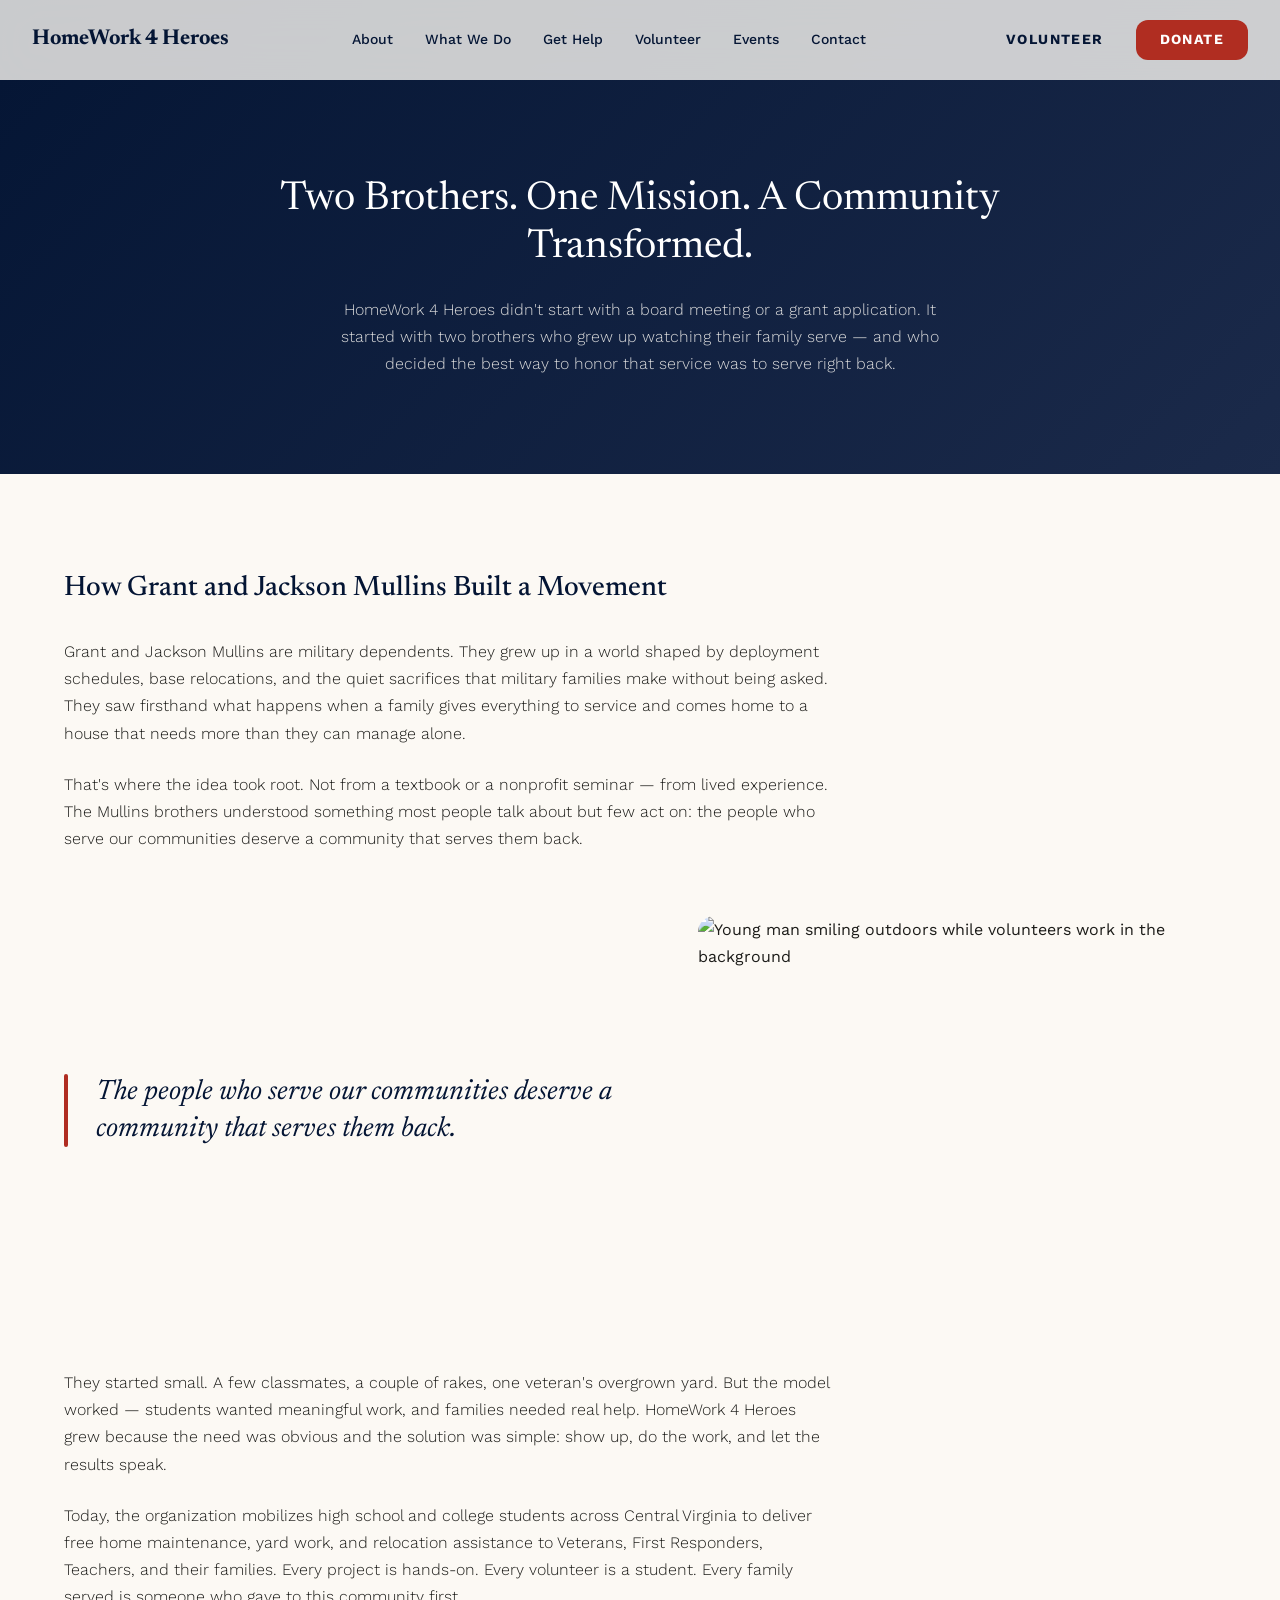
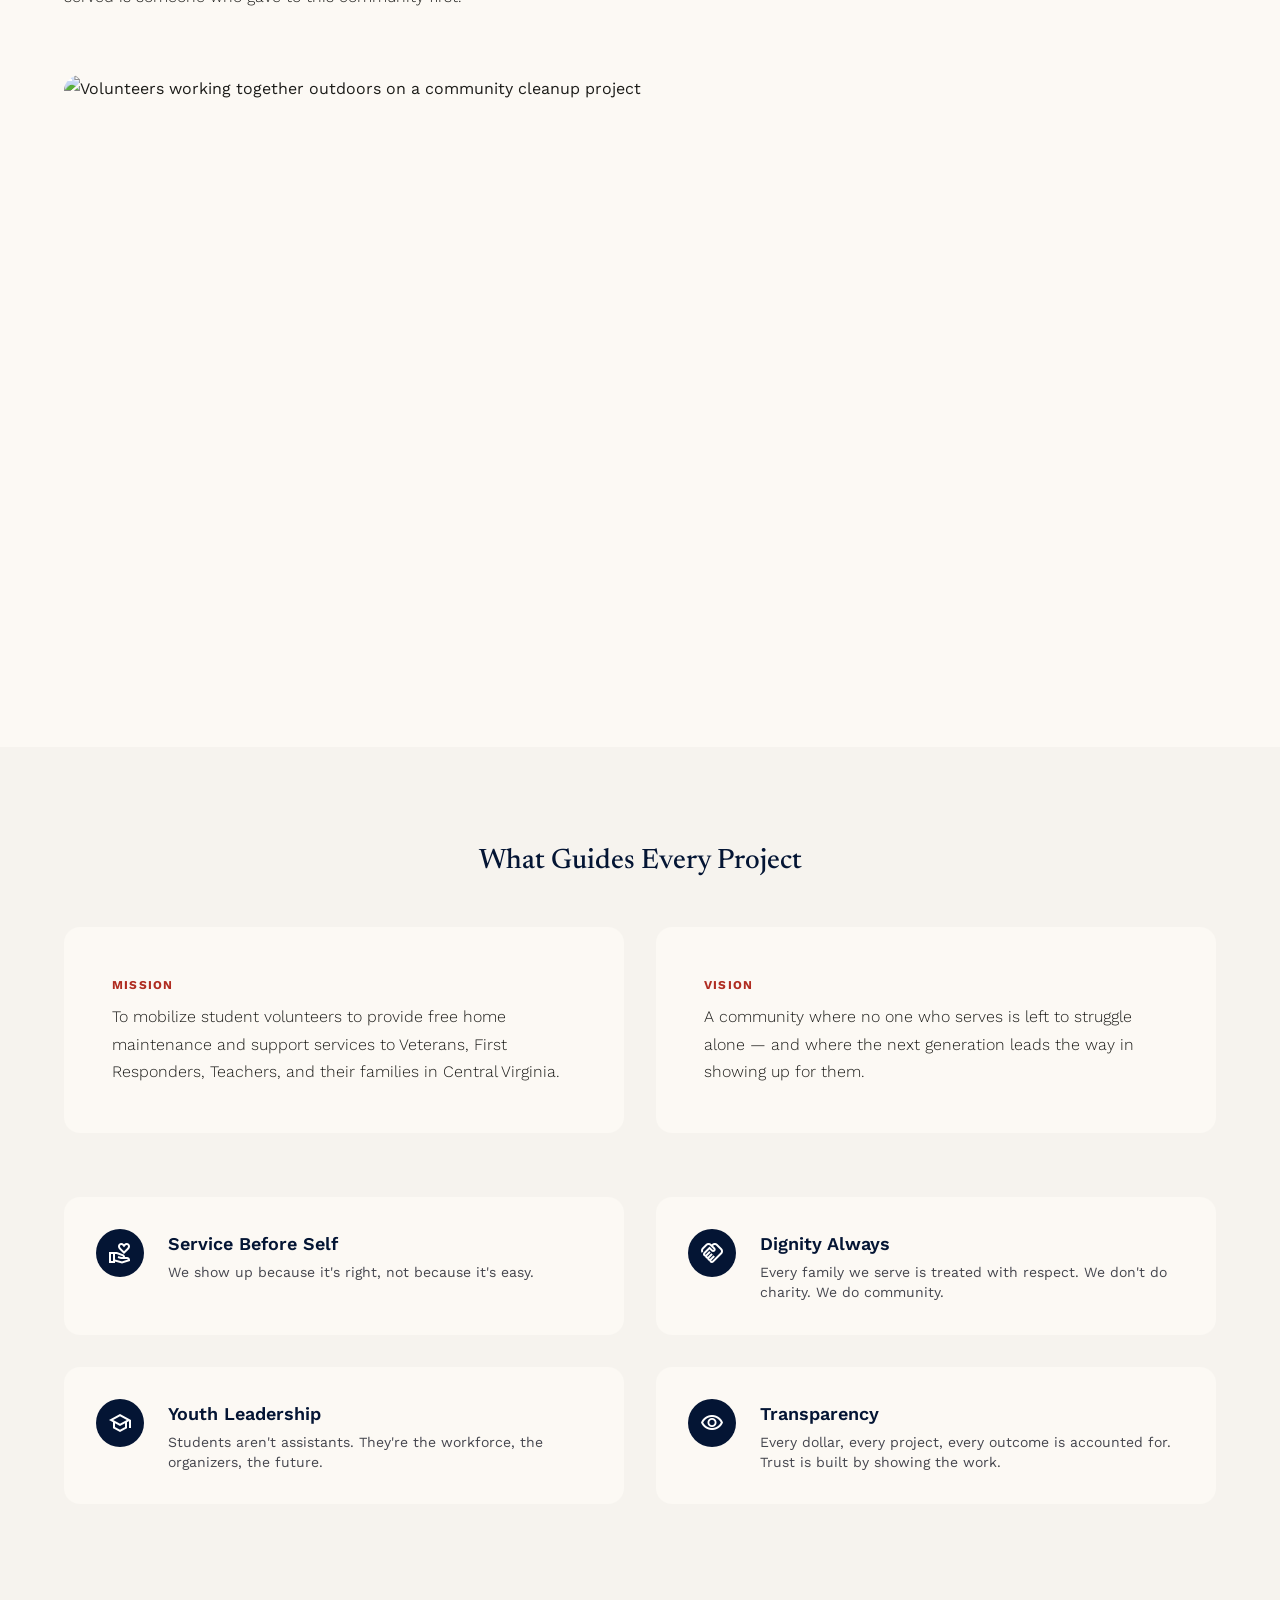
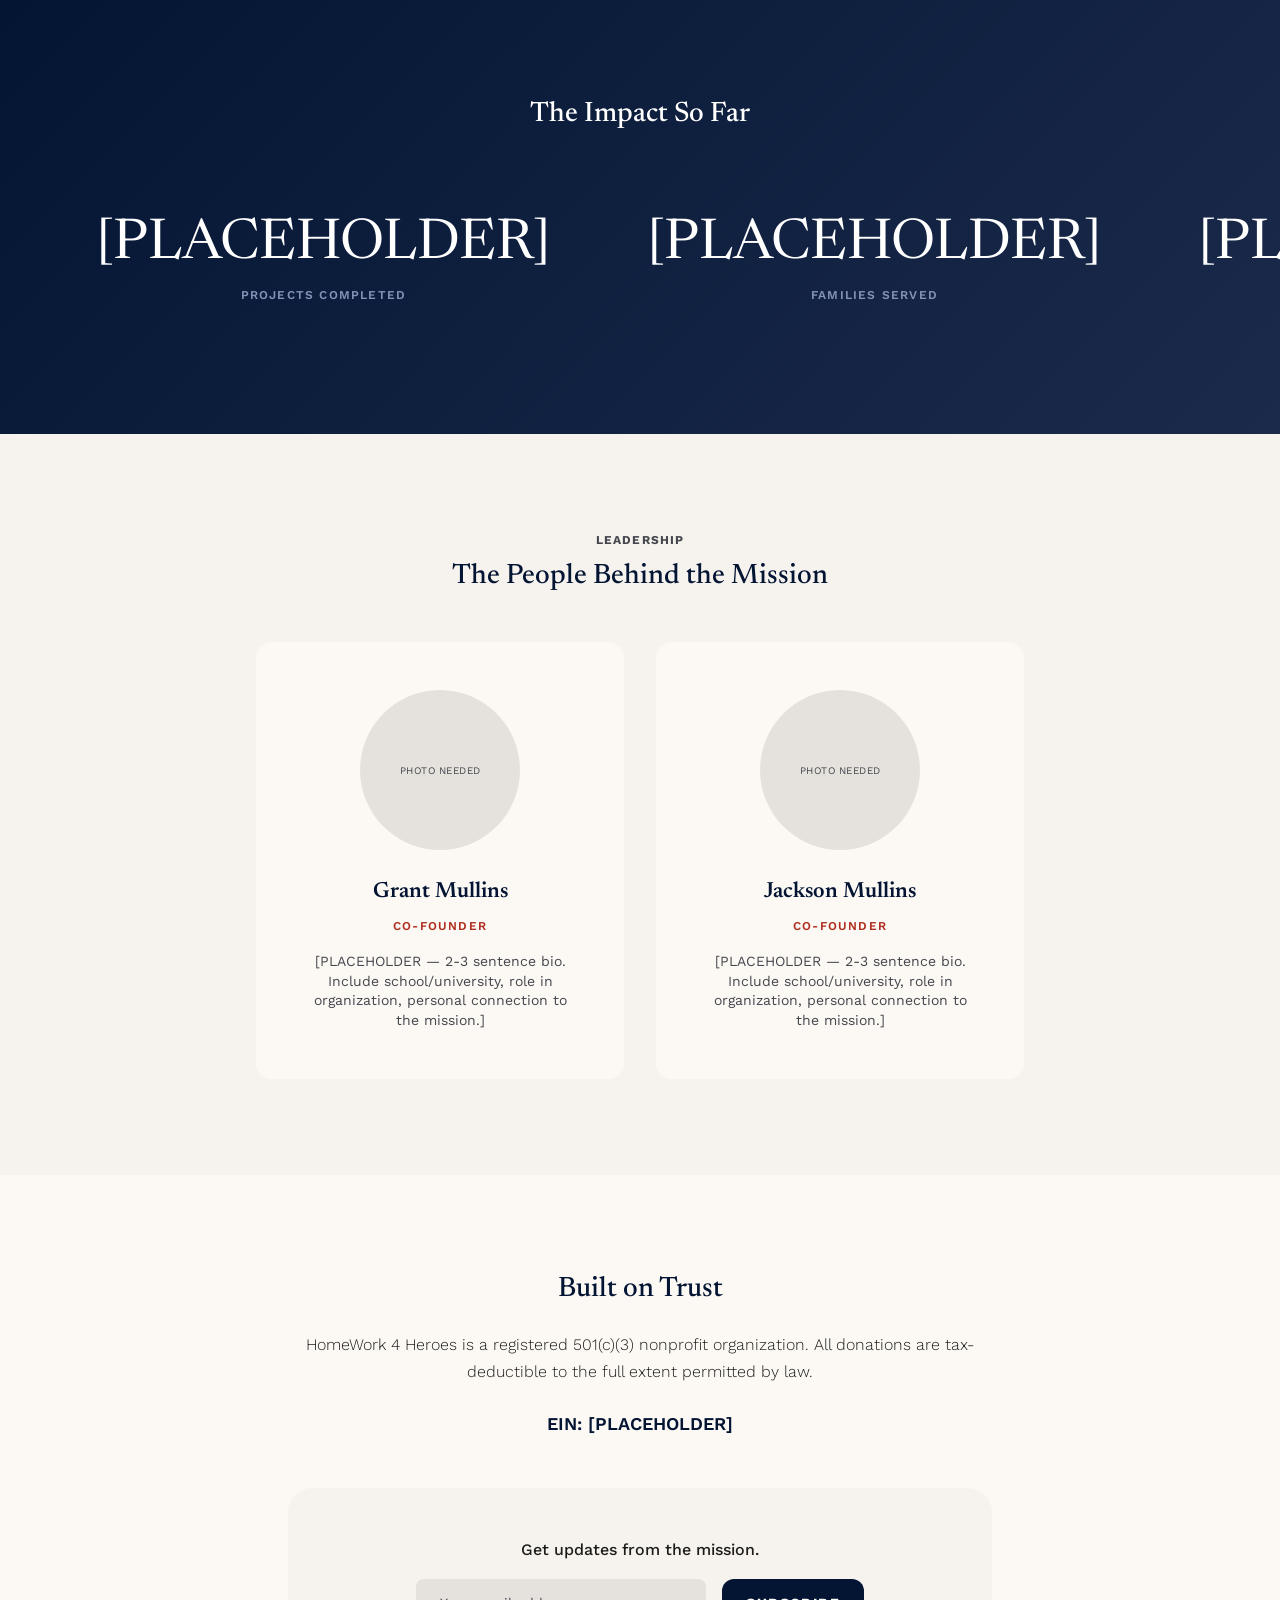
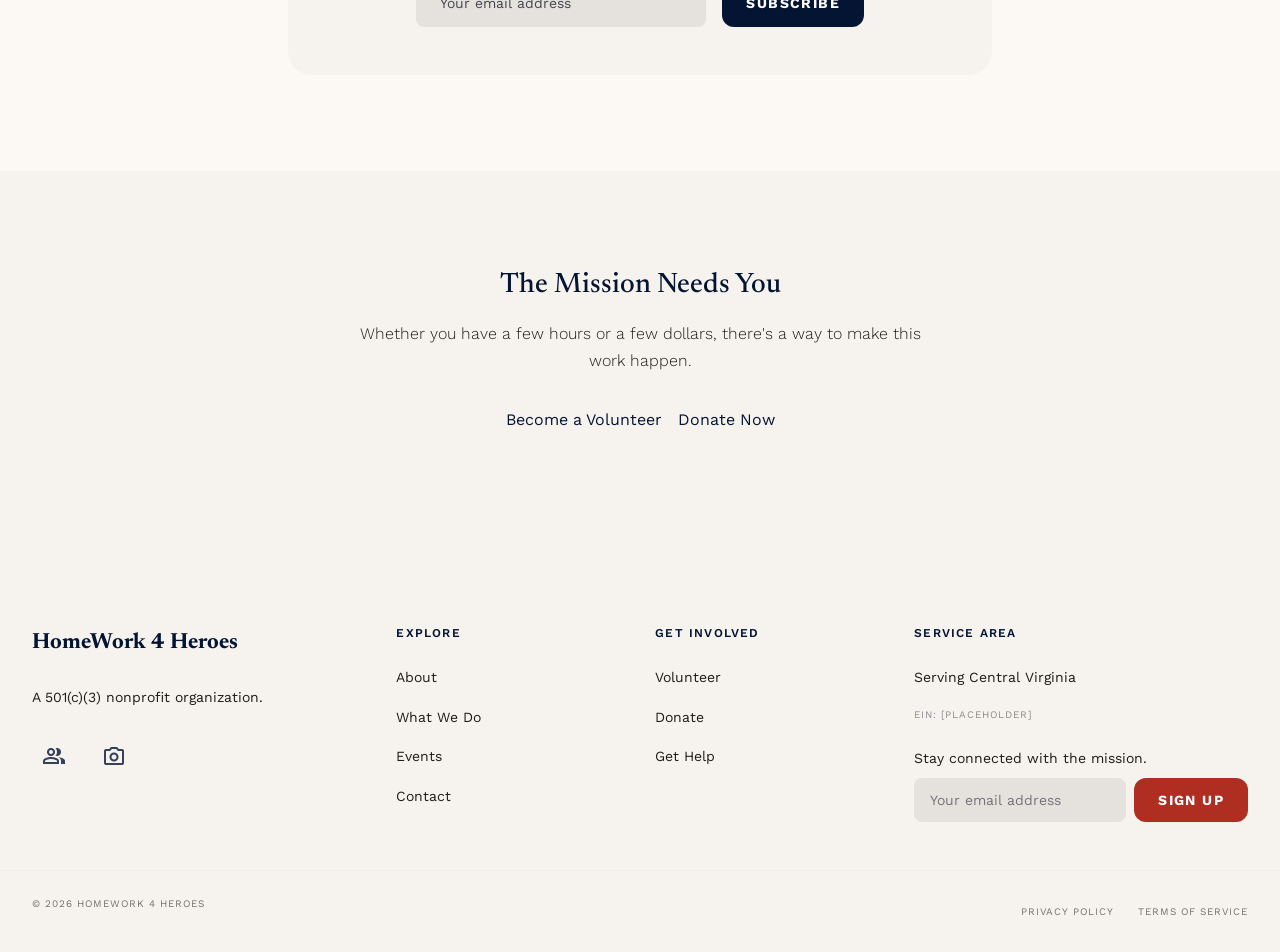
==== pages/about/about.html @ 7cec48b5 "Initial build: HomeWork 4 Heroes — 8-page nonprofit website 8-page 501(c)(3) nonprofit site for Home" ====
<!DOCTYPE html>
<html lang="en">
<head>
  <meta charset="UTF-8">
  <meta name="viewport" content="width=device-width, initial-scale=1.0">
  <title>About HomeWork 4 Heroes | Our Mission &amp; Story</title>
  <meta name="description" content="Founded by military dependents Grant and Jackson Mullins, HomeWork 4 Heroes is a 501(c)(3) turning student energy into free home maintenance for those who serve Central Virginia.">
  <link rel="canonical" href="https://homework4heroes.org/about">
  <meta property="og:title" content="About HomeWork 4 Heroes | Our Mission &amp; Story">
  <meta property="og:description" content="Founded by military dependents Grant and Jackson Mullins, HomeWork 4 Heroes is a 501(c)(3) turning student energy into free home maintenance for those who serve Central Virginia.">
  <meta property="og:url" content="https://homework4heroes.org/about">
  <link rel="stylesheet" href="../../global/brand.css">
  <link rel="stylesheet" href="../../global/global.css">
  <link rel="stylesheet" href="about.css">
  <link rel="stylesheet" href="https://fonts.googleapis.com/css2?family=Material+Symbols+Outlined:wght,FILL@100..700,0..1&display=swap">
  <script type="application/ld+json">
  {
    "@context": "https://schema.org",
    "@type": "AboutPage",
    "name": "About HomeWork 4 Heroes",
    "description": "The founding story of HomeWork 4 Heroes — how brothers Grant and Jackson Mullins started a movement of student volunteers serving Veterans, First Responders, and Teachers in Central Virginia.",
    "url": "https://homework4heroes.org/pages/about/about.html",
    "mainEntity": {
      "@id": "#business"
    }
  }
  </script>
</head>
<body>
  <a href="#main-content" class="skip-link">Skip to main content</a>

  <header class="site-header" role="banner">
    <div class="site-header__inner">
      <a href="../../index.html" class="site-header__wordmark">HomeWork 4 Heroes</a>

      <nav class="site-nav" aria-label="Primary navigation">
        <a href="../../pages/about/about.html" class="site-nav__link">About</a>
        <a href="../../pages/what-we-do/what-we-do.html" class="site-nav__link">What We Do</a>
        <a href="../../pages/get-help/get-help.html" class="site-nav__link">Get Help</a>
        <a href="../../pages/volunteer/volunteer.html" class="site-nav__link">Volunteer</a>
        <a href="../../pages/events/events.html" class="site-nav__link">Events</a>
        <a href="../../pages/contact/contact.html" class="site-nav__link">Contact</a>
      </nav>

      <div class="site-header__actions">
        <a href="../../pages/volunteer/volunteer.html" class="nav-volunteer-link">Volunteer</a>
        <a href="../../pages/donate/donate.html" class="btn-primary nav-donate-btn">Donate</a>
        <button class="hamburger" aria-label="Open menu" aria-expanded="false" aria-controls="nav-overlay">
          <span class="hamburger__line"></span>
          <span class="hamburger__line"></span>
          <span class="hamburger__line"></span>
        </button>
      </div>
    </div>
  </header>

  <main id="main-content">
    <!-- Hero -->
    <section class="about-hero">
      <div class="container">
        <h1 class="about-hero__headline">Two Brothers. One Mission. A Community Transformed.</h1>
        <p class="about-hero__intro">HomeWork 4 Heroes didn't start with a board meeting or a grant application. It started with two brothers who grew up watching their family serve — and who decided the best way to honor that service was to serve right back.</p>
      </div>
    </section>

    <!-- The Origin Story -->
    <section class="origin-story">
      <div class="container">
        <h2 class="origin-story__headline">How Grant and Jackson Mullins Built a Movement</h2>

        <div class="origin-story__text">
          <p>Grant and Jackson Mullins are military dependents. They grew up in a world shaped by deployment schedules, base relocations, and the quiet sacrifices that military families make without being asked. They saw firsthand what happens when a family gives everything to service and comes home to a house that needs more than they can manage alone.</p>

          <p>That's where the idea took root. Not from a textbook or a nonprofit seminar — from lived experience. The Mullins brothers understood something most people talk about but few act on: the people who serve our communities deserve a community that serves them back.</p>
        </div>

        <!-- Pull quote with image visual break -->
        <div class="origin-story__pullquote">
          <div class="origin-story__pullquote-text">
            <blockquote>The people who serve our communities deserve a community that serves them back.</blockquote>
          </div>
          <div class="origin-story__pullquote-img">
            <img
              src="https://images.unsplash.com/photo-1758599668294-8d13c0942601?w=1200&q=85"
              alt="Young man smiling outdoors while volunteers work in the background"
              width="1200"
              height="900"
              loading="lazy"
            >
          </div>
        </div>

        <div class="origin-story__text">
          <p>They started small. A few classmates, a couple of rakes, one veteran's overgrown yard. But the model worked — students wanted meaningful work, and families needed real help. HomeWork 4 Heroes grew because the need was obvious and the solution was simple: show up, do the work, and let the results speak.</p>

          <p>Today, the organization mobilizes high school and college students across Central Virginia to deliver free home maintenance, yard work, and relocation assistance to Veterans, First Responders, Teachers, and their families. Every project is hands-on. Every volunteer is a student. Every family served is someone who gave to this community first.</p>
        </div>

        <!-- Image visual break -->
        <div class="origin-story__image-break">
          <img
            src="https://images.unsplash.com/photo-1758599668408-dfb4a7ed22c0?w=1200&q=85"
            alt="Volunteers working together outdoors on a community cleanup project"
            width="1200"
            height="800"
            loading="lazy"
          >
        </div>
      </div>
    </section>

    <!-- Mission, Vision, Values -->
    <section class="mvv">
      <div class="container">
        <h2 class="mvv__headline">What Guides Every Project</h2>

        <div class="mvv__grid">
          <div class="mvv__card">
            <div class="mvv__card-label">Mission</div>
            <p class="mvv__card-text">To mobilize student volunteers to provide free home maintenance and support services to Veterans, First Responders, Teachers, and their families in Central Virginia.</p>
          </div>
          <div class="mvv__card">
            <div class="mvv__card-label">Vision</div>
            <p class="mvv__card-text">A community where no one who serves is left to struggle alone — and where the next generation leads the way in showing up for them.</p>
          </div>
        </div>

        <!-- Values icon row -->
        <div class="mvv__values">
          <div class="mvv__value">
            <div class="mvv__value-icon">
              <span class="material-symbols-outlined">volunteer_activism</span>
            </div>
            <div class="mvv__value-content">
              <div class="mvv__value-name">Service Before Self</div>
              <p class="mvv__value-desc">We show up because it's right, not because it's easy.</p>
            </div>
          </div>
          <div class="mvv__value">
            <div class="mvv__value-icon">
              <span class="material-symbols-outlined">handshake</span>
            </div>
            <div class="mvv__value-content">
              <div class="mvv__value-name">Dignity Always</div>
              <p class="mvv__value-desc">Every family we serve is treated with respect. We don't do charity. We do community.</p>
            </div>
          </div>
          <div class="mvv__value">
            <div class="mvv__value-icon">
              <span class="material-symbols-outlined">school</span>
            </div>
            <div class="mvv__value-content">
              <div class="mvv__value-name">Youth Leadership</div>
              <p class="mvv__value-desc">Students aren't assistants. They're the workforce, the organizers, the future.</p>
            </div>
          </div>
          <div class="mvv__value">
            <div class="mvv__value-icon">
              <span class="material-symbols-outlined">visibility</span>
            </div>
            <div class="mvv__value-content">
              <div class="mvv__value-name">Transparency</div>
              <p class="mvv__value-desc">Every dollar, every project, every outcome is accounted for. Trust is built by showing the work.</p>
            </div>
          </div>
        </div>
      </div>
    </section>

    <!-- By the Numbers -->
    <section class="by-the-numbers">
      <div class="container">
        <h2 class="by-the-numbers__headline">The Impact So Far</h2>
        <div class="by-the-numbers__grid">
          <div class="by-the-numbers__stat">
            <div class="by-the-numbers__number">[PLACEHOLDER]</div>
            <div class="by-the-numbers__label">Projects Completed</div>
          </div>
          <div class="by-the-numbers__stat">
            <div class="by-the-numbers__number">[PLACEHOLDER]</div>
            <div class="by-the-numbers__label">Families Served</div>
          </div>
          <div class="by-the-numbers__stat">
            <div class="by-the-numbers__number">[PLACEHOLDER]</div>
            <div class="by-the-numbers__label">Volunteer Hours</div>
          </div>
          <div class="by-the-numbers__stat">
            <div class="by-the-numbers__number">[PLACEHOLDER]</div>
            <div class="by-the-numbers__label">Years Serving Central VA</div>
          </div>
        </div>
      </div>
    </section>

    <!-- Leadership -->
    <section class="leadership">
      <div class="container">
        <div class="leadership__eyebrow">Leadership</div>
        <h2 class="leadership__headline">The People Behind the Mission</h2>
        <div class="leadership__grid">
          <div class="leadership__card">
            <div class="leadership__photo-placeholder" aria-label="CLIENT TO PROVIDE: Leadership headshot — Grant Mullins, Co-Founder">Photo Needed</div>
            <div class="leadership__name">Grant Mullins</div>
            <div class="leadership__role">Co-Founder</div>
            <p class="leadership__bio">[PLACEHOLDER — 2-3 sentence bio. Include school/university, role in organization, personal connection to the mission.]</p>
          </div>
          <div class="leadership__card">
            <div class="leadership__photo-placeholder" aria-label="CLIENT TO PROVIDE: Leadership headshot — Jackson Mullins, Co-Founder">Photo Needed</div>
            <div class="leadership__name">Jackson Mullins</div>
            <div class="leadership__role">Co-Founder</div>
            <p class="leadership__bio">[PLACEHOLDER — 2-3 sentence bio. Include school/university, role in organization, personal connection to the mission.]</p>
          </div>
        </div>
      </div>
    </section>

    <!-- 501(c)(3) Transparency -->
    <section class="transparency">
      <div class="container">
        <h2 class="transparency__headline">Built on Trust</h2>
        <p class="transparency__text">HomeWork 4 Heroes is a registered 501(c)(3) nonprofit organization. All donations are tax-deductible to the full extent permitted by law.</p>
        <p class="transparency__ein">EIN: [PLACEHOLDER]</p>

        <div class="transparency__newsletter">
          <p class="transparency__newsletter-label">Get updates from the mission.</p>
          <form class="transparency__newsletter-form" name="newsletter-about" method="POST" data-netlify="true" aria-label="Newsletter signup">
            <input type="hidden" name="form-name" value="newsletter-about">
            <input type="email" name="email" placeholder="Your email address" required aria-label="Email address">
            <button type="submit">Subscribe</button>
          </form>
        </div>
      </div>
    </section>

    <!-- Closing CTA -->
    <section class="about-closing-cta">
      <div class="container">
        <h2 class="about-closing-cta__headline">The Mission Needs You</h2>
        <p class="about-closing-cta__text">Whether you have a few hours or a few dollars, there's a way to make this work happen.</p>
        <div class="about-closing-cta__buttons">
          <a href="../../pages/volunteer/volunteer.html" class="btn btn--secondary">Become a Volunteer</a>
          <a href="../../pages/donate/donate.html" class="btn btn--primary">Donate Now</a>
        </div>
      </div>
    </section>
  </main>

  <footer class="site-footer" role="contentinfo">
    <div class="site-footer__grid">
      <div>
        <span class="site-footer__wordmark">HomeWork 4 Heroes</span>
        <p class="site-footer__desc">A 501(c)(3) nonprofit organization.</p>
        <div class="site-footer__social">
          <a href="#" class="site-footer__social-link" aria-label="Facebook">
            <span class="material-symbols-outlined" aria-hidden="true">group</span>
          </a>
          <a href="#" class="site-footer__social-link" aria-label="Instagram">
            <span class="material-symbols-outlined" aria-hidden="true">photo_camera</span>
          </a>
        </div>
      </div>
      <div>
        <h3 class="site-footer__heading">Explore</h3>
        <nav class="site-footer__links" aria-label="Explore links">
          <a href="../../pages/about/about.html" class="site-footer__link">About</a>
          <a href="../../pages/what-we-do/what-we-do.html" class="site-footer__link">What We Do</a>
          <a href="../../pages/events/events.html" class="site-footer__link">Events</a>
          <a href="../../pages/contact/contact.html" class="site-footer__link">Contact</a>
        </nav>
      </div>
      <div>
        <h3 class="site-footer__heading">Get Involved</h3>
        <nav class="site-footer__links" aria-label="Get involved links">
          <a href="../../pages/volunteer/volunteer.html" class="site-footer__link">Volunteer</a>
          <a href="../../pages/donate/donate.html" class="site-footer__link">Donate</a>
          <a href="../../pages/get-help/get-help.html" class="site-footer__link">Get Help</a>
        </nav>
      </div>
      <div>
        <h3 class="site-footer__heading">Service Area</h3>
        <p class="site-footer__area-text">Serving Central Virginia</p>
        <p class="site-footer__ein">EIN: [PLACEHOLDER]</p>
        <div class="footer-newsletter">
          <label class="footer-newsletter__label" for="footer-email-about">Stay connected with the mission.</label>
          <form class="footer-newsletter__form" name="newsletter-about" method="POST" data-netlify="true">
            <input type="hidden" name="form-name" value="newsletter-about">
            <input type="email" id="footer-email-about" name="email" class="footer-newsletter__input" placeholder="Your email address" required aria-label="Email address">
            <button type="submit" class="btn-primary footer-newsletter__btn">Sign Up</button>
          </form>
          <p class="footer-newsletter__msg footer-newsletter__msg--success">You're in. We'll keep you posted on upcoming projects, events, and ways to get involved.</p>
          <p class="footer-newsletter__msg footer-newsletter__msg--error">Something went wrong — try again, or email us directly at [PLACEHOLDER — contact email].</p>
        </div>
      </div>
    </div>
    <div class="site-footer__bottom">
      <p class="site-footer__copyright">&copy; <span id="copyright-year"></span> HomeWork 4 Heroes</p>
      <div class="site-footer__legal">
        <a href="#" class="site-footer__legal-link">Privacy Policy</a>
        <a href="#" class="site-footer__legal-link">Terms of Service</a>
      </div>
    </div>
  </footer>

  <script src="../../global/nav.js" defer></script>
</body>
</html>
---- global/brand.css ----
/* Brand -- HomeWork 4 Heroes */
/* Generated by Brand Agent (Stitch Foundation Mode) -- do not edit manually */

@import url('https://fonts.googleapis.com/css2?family=Newsreader:ital,opsz,wght@0,6..72,400..800;1,6..72,400..800&family=Work+Sans:wght@300;400;500;600;700;800&display=swap');

:root {
  /* ========================================
     PRIMARY PALETTE
     ======================================== */
  --color-primary: #041534;
  --color-primary-rgb: 4, 21, 52;
  --color-secondary: #b02d21;
  --color-secondary-rgb: 176, 45, 33;
  --color-background: #fcf9f4;
  --color-background-rgb: 252, 249, 244;
  --color-on-surface: #1c1c19;
  --color-on-surface-rgb: 28, 28, 25;
  --color-on-surface-variant: #45464e;
  --color-on-surface-variant-rgb: 69, 70, 78;

  /* Semantic aliases (workflow convention) */
  --color-neutral-dark: #1c1c19;
  --color-neutral-dark-rgb: 28, 28, 25;
  --color-neutral-light: #fcf9f4;
  --color-neutral-light-rgb: 252, 249, 244;
  --color-accent: #b02d21;
  --color-accent-rgb: 176, 45, 33;

  /* ========================================
     SURFACE HIERARCHY (Tonal Layering)
     ======================================== */
  --color-surface: #fcf9f4;
  --color-surface-rgb: 252, 249, 244;
  --color-surface-bright: #fcf9f4;
  --color-surface-dim: #dcdad5;
  --color-surface-dim-rgb: 220, 218, 213;
  --color-surface-variant: #e5e2dd;
  --color-surface-variant-rgb: 229, 226, 221;
  --color-surface-container-lowest: #ffffff;
  --color-surface-container-lowest-rgb: 255, 255, 255;
  --color-surface-container-low: #f6f3ee;
  --color-surface-container-low-rgb: 246, 243, 238;
  --color-surface-container: #f0ede9;
  --color-surface-container-rgb: 240, 237, 233;
  --color-surface-container-high: #ebe8e3;
  --color-surface-container-high-rgb: 235, 232, 227;
  --color-surface-container-highest: #e5e2dd;
  --color-surface-container-highest-rgb: 229, 226, 221;

  /* ========================================
     EXTENDED COLOR TOKENS
     ======================================== */
  --color-primary-container: #1b2a4a;
  --color-primary-container-rgb: 27, 42, 74;
  --color-on-primary: #ffffff;
  --color-on-primary-container: #8392b7;
  --color-on-primary-container-rgb: 131, 146, 183;
  --color-primary-fixed: #d9e2ff;
  --color-primary-fixed-dim: #b7c6ee;
  --color-on-primary-fixed: #0a1a3a;
  --color-on-primary-fixed-variant: #384668;

  --color-secondary-container: #fc6451;
  --color-secondary-container-rgb: 252, 100, 81;
  --color-on-secondary: #ffffff;
  --color-on-secondary-container: #650001;
  --color-on-secondary-fixed: #410000;
  --color-on-secondary-fixed-variant: #8e130c;
  --color-secondary-fixed: #ffdad5;
  --color-secondary-fixed-dim: #ffb4a9;

  --color-tertiary: #000558;
  --color-tertiary-container: #000f91;
  --color-on-tertiary: #ffffff;
  --color-on-tertiary-container: #7a87ff;
  --color-tertiary-fixed: #dfe0ff;
  --color-tertiary-fixed-dim: #bdc2ff;
  --color-on-tertiary-fixed: #000766;
  --color-on-tertiary-fixed-variant: #0720db;

  --color-surface-tint: #4f5e81;
  --color-surface-tint-rgb: 79, 94, 129;

  --color-inverse-surface: #31302d;
  --color-inverse-on-surface: #f3f0eb;
  --color-inverse-primary: #b7c6ee;

  /* ========================================
     OUTLINE & BORDER TOKENS
     ======================================== */
  --color-outline: #75777f;
  --color-outline-rgb: 117, 119, 127;
  --color-outline-variant: #c5c6cf;
  --color-outline-variant-rgb: 197, 198, 207;

  /* ========================================
     ERROR / VALIDATION
     ======================================== */
  --color-error: #ba1a1a;
  --color-error-rgb: 186, 26, 26;
  --color-error-container: #ffdad6;
  --color-on-error: #ffffff;
  --color-on-error-container: #93000a;

  /* ========================================
     UTILITY COLORS
     ======================================== */
  --color-text-muted: #45464e;
  --color-text-lighter: #75777f;
  --color-border: #e5e2dd;
  --color-input-border: #c5c6cf;

  /* ========================================
     HERO SCRIM & OVERLAY VARIABLES
     ======================================== */
  --hero-scrim: rgba(4, 21, 52, 0.55);
  --hero-gradient: linear-gradient(to top right, rgba(4, 21, 52, 1), rgba(4, 21, 52, 0.4), transparent);
  --overlay-dark-72: rgba(4, 21, 52, 0.72);
  --overlay-dark-85: rgba(4, 21, 52, 0.85);
  --overlay-dark-50: rgba(4, 21, 52, 0.50);
  --overlay-photo-tint: rgba(4, 21, 52, 0.20);

  /* ========================================
     TYPOGRAPHY
     ======================================== */
  --font-display: 'Newsreader', serif;
  --font-headline: 'Newsreader', serif;
  --font-body: 'Work Sans', sans-serif;
  --font-label: 'Work Sans', sans-serif;

  /* Font Sizes (mobile-first defaults) */
  --text-display-lg: 2.5rem;
  --text-headline-lg: 2rem;
  --text-headline-md: 1.5rem;
  --text-title-lg: 1.25rem;
  --text-title-md: 1.125rem;
  --text-body-lg: 1rem;
  --text-body-md: 0.875rem;
  --text-label-lg: 0.875rem;
  --text-label-md: 0.75rem;
  --text-label-sm: 0.625rem;

  /* Semantic aliases (workflow convention) */
  --text-h1: var(--text-display-lg);
  --text-h2: var(--text-headline-md);
  --text-h3: var(--text-title-lg);
  --text-body: var(--text-body-lg);
  --text-small: var(--text-label-md);

  /* Font Weights */
  --weight-light: 300;
  --weight-regular: 400;
  --weight-medium: 500;
  --weight-semibold: 600;
  --weight-bold: 700;
  --weight-extrabold: 800;

  /* Line Heights */
  --leading-tight: 1.15;
  --leading-snug: 1.2;
  --leading-normal: 1.3;
  --leading-relaxed: 1.4;
  --leading-loose: 1.7;

  /* Letter Spacing */
  --tracking-tight: -0.01em;
  --tracking-normal: 0;
  --tracking-wide: 0.05em;
  --tracking-widest: 0.1em;

  /* ========================================
     SPACING SCALE
     ======================================== */
  --space-xs: 8px;
  --space-sm: 16px;
  --space-md: 24px;
  --space-lg: 32px;
  --space-xl: 48px;
  --space-2xl: 64px;
  --space-3xl: 96px;

  /* ========================================
     LAYOUT
     ======================================== */
  --container-max: 80rem;
  --container-padding: 16px;
  --section-padding: 48px;
  --section-padding-mobile: 48px;
  --nav-height: 80px;

  /* ========================================
     BORDER RADIUS
     ======================================== */
  --radius-default: 0.25rem;
  --radius-md: 0.5rem;
  --radius-lg: 0.75rem;
  --radius-xl: 1rem;
  --radius-2xl: 1.5rem;
  --radius-full: 9999px;

  /* ========================================
     SHADOWS (Tonal Layering Primary -- shadows secondary)
     ======================================== */
  --shadow-ambient: 0 20px 40px rgba(28, 28, 25, 0.06);
  --shadow-hover: 0 8px 24px rgba(28, 28, 25, 0.08);
  --shadow-xl: 0 20px 40px rgba(28, 28, 25, 0.12);
  --shadow-none: none;

  /* ========================================
     TRANSITIONS
     ======================================== */
  --transition-fast: 150ms ease;
  --transition-base: 300ms ease;
  --transition-slow: 500ms ease;

  /* ========================================
     GLASSMORPHISM (Navigation)
     ======================================== */
  --glass-bg: rgba(252, 249, 244, 0.8);
  --glass-blur: 20px;
}

/* ==========================================
   DESKTOP BREAKPOINT (min-width: 769px)
   Mobile-first: :root values are mobile defaults.
   This block upgrades for larger viewports.
   ========================================== */
@media (min-width: 769px) {
  :root {
    /* Typography scale-up */
    --text-display-lg: 3.5rem;
    --text-headline-lg: 2.5rem;
    --text-headline-md: 1.75rem;
    --text-title-lg: 1.375rem;

    /* Layout scale-up */
    --container-padding: 32px;
    --section-padding: 96px;
  }
}
---- global/global.css ----
/*
 * Global Styles — HomeWork 4 Heroes
 * Imports brand.css for all design tokens.
 *
 * DESIGN MOMENTS (committed in Step 0):
 * 1. Hero entrance (index.html): headline fades up 24px / 450ms,
 *    subhead at 150ms delay, CTAs at 300ms delay. CSS only.
 * 2. Primary CTA hover: translateY(-2px) + brightness shift, 200ms ease.
 * 3. Donation tier card hover: standard tiers get hover lift + border color shift;
 *    featured tier maintains persistent elevation.
 *
 * VISUAL BOLDNESS:
 * 1. Typography: Newsreader italic at 3.5rem+ on hero H1, 2-3rem on Featured Story blockquote.
 * 2. Color/Contrast: Featured Story bento — warm photo left meets Anchor Navy panel right.
 * 3. Layout: Get Involved split CTA — full-width edge-to-edge two-column navy divide.
 */

@import url('brand.css');

/* ========================================
   RESET & BASE
   ======================================== */

*,
*::before,
*::after {
  box-sizing: border-box;
  margin: 0;
  padding: 0;
}

html {
  scroll-behavior: smooth;
  -webkit-text-size-adjust: 100%;
}

body {
  font-family: var(--font-body);
  font-size: var(--text-body-lg);
  font-weight: var(--weight-regular);
  line-height: var(--leading-loose);
  color: var(--color-on-surface);
  background-color: var(--color-background);
  overflow-wrap: break-word;
  -webkit-font-smoothing: antialiased;
  -moz-osx-font-smoothing: grayscale;
}

img {
  max-width: 100%;
  height: auto;
  display: block;
}

a {
  color: var(--color-primary);
  text-decoration: none;
  transition: color var(--transition-fast);
}

a:hover {
  color: var(--color-secondary);
}

a:focus-visible {
  outline: 2px solid var(--color-primary);
  outline-offset: 2px;
}

ul, ol {
  list-style: none;
}

button {
  font-family: var(--font-label);
  cursor: pointer;
  border: none;
  background: none;
}

input, textarea, select {
  font-family: var(--font-body);
  font-size: var(--text-body-lg);
}

/* ========================================
   ACCESSIBILITY
   ======================================== */

.skip-link {
  position: absolute;
  top: -100%;
  left: var(--space-sm);
  padding: var(--space-xs) var(--space-sm);
  background: var(--color-primary);
  color: var(--color-on-primary);
  font-family: var(--font-label);
  font-size: var(--text-body-md);
  font-weight: var(--weight-semibold);
  z-index: 9999;
  border-radius: var(--radius-md);
  transition: top var(--transition-fast);
}

.skip-link:focus {
  top: var(--space-xs);
}

/* ========================================
   TYPOGRAPHY DEFAULTS
   ======================================== */

h1, h2, h3, h4, h5, h6 {
  font-family: var(--font-headline);
  color: var(--color-primary);
  line-height: var(--leading-snug);
}

h1 {
  font-size: var(--text-display-lg);
  font-weight: var(--weight-regular);
  line-height: var(--leading-tight);
}

h2 {
  font-size: var(--text-headline-md);
  font-weight: var(--weight-regular);
  line-height: var(--leading-normal);
}

h3 {
  font-size: var(--text-title-lg);
  font-family: var(--font-body);
  font-weight: var(--weight-semibold);
  line-height: var(--leading-relaxed);
}

p {
  margin-bottom: var(--space-sm);
}

p:last-child {
  margin-bottom: 0;
}

/* ========================================
   LAYOUT UTILITIES
   ======================================== */

.container {
  max-width: var(--container-max);
  margin-left: auto;
  margin-right: auto;
  padding-left: var(--container-padding);
  padding-right: var(--container-padding);
}

.section-padding {
  padding-top: var(--section-padding);
  padding-bottom: var(--section-padding);
}

/* ========================================
   EYEBROW / SECTION LABEL
   ======================================== */

.eyebrow {
  font-family: var(--font-label);
  font-size: var(--text-label-md);
  font-weight: var(--weight-bold);
  letter-spacing: var(--tracking-widest);
  text-transform: uppercase;
  color: var(--color-on-surface-variant);
  margin-bottom: var(--space-sm);
  display: block;
}

.eyebrow--light {
  color: rgba(var(--color-on-primary-container-rgb, 131, 146, 183), 1);
}

/* ========================================
   BUTTONS
   ======================================== */

.btn-primary {
  display: inline-flex;
  align-items: center;
  justify-content: center;
  gap: var(--space-xs);
  padding: 12px 32px;
  background-color: var(--color-secondary);
  color: var(--color-on-secondary);
  font-family: var(--font-label);
  font-size: var(--text-label-lg);
  font-weight: var(--weight-bold);
  letter-spacing: var(--tracking-widest);
  text-transform: uppercase;
  border-radius: var(--radius-lg);
  border: none;
  cursor: pointer;
  transition: all var(--transition-fast);
  text-decoration: none;
  line-height: 1.4;
}

.btn-primary:hover {
  filter: brightness(1.1);
  transform: translateY(-2px);
  color: var(--color-on-secondary);
}

.btn-primary:active {
  transform: scale(0.95);
}

.btn-primary:focus-visible {
  outline: 2px solid var(--color-primary);
  outline-offset: 2px;
}

.btn-primary--large {
  padding: 16px 40px;
  font-size: var(--text-label-lg);
  box-shadow: var(--shadow-xl);
}

.btn-secondary {
  display: inline-flex;
  align-items: center;
  justify-content: center;
  gap: var(--space-xs);
  padding: 12px 32px;
  background-color: var(--color-primary);
  color: var(--color-on-primary);
  font-family: var(--font-label);
  font-size: var(--text-label-lg);
  font-weight: var(--weight-bold);
  letter-spacing: var(--tracking-widest);
  text-transform: uppercase;
  border-radius: var(--radius-lg);
  border: none;
  cursor: pointer;
  transition: all var(--transition-fast);
  text-decoration: none;
  line-height: 1.4;
}

.btn-secondary:hover {
  background-color: var(--color-on-primary);
  color: var(--color-primary);
  transform: translateY(-2px);
}

.btn-secondary:active {
  transform: scale(0.95);
}

.btn-secondary:focus-visible {
  outline: 2px solid var(--color-secondary);
  outline-offset: 2px;
}

.btn-secondary--large {
  padding: 16px 40px;
  font-size: var(--text-label-lg);
}

.btn-ghost {
  display: inline-flex;
  align-items: center;
  justify-content: center;
  gap: var(--space-xs);
  padding: 12px 32px;
  background-color: transparent;
  color: var(--color-primary);
  font-family: var(--font-label);
  font-size: var(--text-label-md);
  font-weight: var(--weight-bold);
  letter-spacing: var(--tracking-widest);
  text-transform: uppercase;
  border-radius: var(--radius-lg);
  border: 2px solid var(--color-primary);
  cursor: pointer;
  transition: all var(--transition-fast);
  text-decoration: none;
  line-height: 1.4;
}

.btn-ghost:hover {
  background-color: var(--color-primary);
  color: var(--color-on-primary);
  transform: translateY(-2px);
}

.btn-ghost:active {
  transform: scale(0.95);
}

.btn-ghost:focus-visible {
  outline: 2px solid var(--color-secondary);
  outline-offset: 2px;
}

/* ========================================
   NAVIGATION
   ======================================== */

.site-header {
  position: fixed;
  top: 0;
  left: 0;
  width: 100%;
  height: var(--nav-height);
  background: var(--glass-bg);
  backdrop-filter: blur(var(--glass-blur));
  -webkit-backdrop-filter: blur(var(--glass-blur));
  z-index: 1000;
  transition: background var(--transition-base), box-shadow var(--transition-base);
}

.site-header--scrolled {
  box-shadow: var(--shadow-ambient);
}

.site-header__inner {
  display: flex;
  align-items: center;
  justify-content: space-between;
  max-width: var(--container-max);
  margin: 0 auto;
  padding: 0 var(--container-padding);
  height: 100%;
}

.site-header__wordmark {
  font-family: var(--font-headline);
  font-size: 1.35rem;
  font-weight: var(--weight-bold);
  color: var(--color-primary);
  text-decoration: none;
  line-height: 1.2;
  white-space: nowrap;
}

.site-header__wordmark:hover {
  color: var(--color-primary);
}

/* Desktop nav links */
.site-nav {
  display: none;
  align-items: center;
  gap: var(--space-lg);
}

.site-nav__link {
  font-family: var(--font-label);
  font-size: var(--text-body-md);
  font-weight: var(--weight-medium);
  color: var(--color-primary);
  text-decoration: none;
  padding: var(--space-xs) 0;
  transition: color var(--transition-fast);
  white-space: nowrap;
}

.site-nav__link:hover {
  color: var(--color-secondary);
}

/* Nav utility buttons */
.site-header__actions {
  display: flex;
  align-items: center;
  gap: var(--space-sm);
}

.nav-volunteer-link {
  display: none;
  font-family: var(--font-label);
  font-size: var(--text-label-lg);
  font-weight: var(--weight-bold);
  letter-spacing: var(--tracking-widest);
  text-transform: uppercase;
  color: var(--color-primary);
  text-decoration: none;
  padding: var(--space-xs) var(--space-sm);
  transition: color var(--transition-fast);
}

.nav-volunteer-link:hover {
  color: var(--color-secondary);
}

.nav-donate-btn {
  padding: 10px 24px;
}

/* Hamburger */
.hamburger {
  display: flex;
  flex-direction: column;
  justify-content: center;
  align-items: center;
  width: 44px;
  height: 44px;
  cursor: pointer;
  z-index: 1010;
  background: none;
  border: none;
  gap: 6px;
  padding: 0;
}

.hamburger__line {
  width: 24px;
  height: 2px;
  background-color: var(--color-primary);
  transition: transform var(--transition-base), opacity var(--transition-fast);
  display: block;
}

/* Hamburger animation when nav is open */
body.nav-open .hamburger__line:nth-child(1) {
  transform: translateY(8px) rotate(45deg);
}

body.nav-open .hamburger__line:nth-child(2) {
  opacity: 0;
}

body.nav-open .hamburger__line:nth-child(3) {
  transform: translateY(-8px) rotate(-45deg);
}

/* Mobile nav overlay — injected by nav.js, styled here */
.nav-overlay {
  position: fixed;
  top: 0;
  left: 0;
  width: 100%;
  height: 100vh;
  background-color: var(--color-surface);
  z-index: 999;
  display: flex;
  flex-direction: column;
  justify-content: center;
  align-items: center;
  gap: var(--space-lg);
  padding-top: var(--nav-height);
  opacity: 0;
  pointer-events: none;
  transition: opacity var(--transition-base);
}

body.nav-open .nav-overlay {
  opacity: 1;
  pointer-events: auto;
}

body.nav-open {
  overflow: hidden;
}

.nav-overlay__link {
  font-family: var(--font-headline);
  font-size: var(--text-headline-md);
  font-weight: var(--weight-regular);
  color: var(--color-primary);
  text-decoration: none;
  padding: var(--space-sm) var(--space-lg);
  transition: color var(--transition-fast), opacity var(--transition-base);
  opacity: 0;
  transform: translateY(12px);
}

body.nav-open .nav-overlay__link {
  opacity: 1;
  transform: translateY(0);
}

/* Stagger animation for mobile nav items */
body.nav-open .nav-overlay__link:nth-child(1) { transition-delay: 50ms; }
body.nav-open .nav-overlay__link:nth-child(2) { transition-delay: 100ms; }
body.nav-open .nav-overlay__link:nth-child(3) { transition-delay: 150ms; }
body.nav-open .nav-overlay__link:nth-child(4) { transition-delay: 200ms; }
body.nav-open .nav-overlay__link:nth-child(5) { transition-delay: 250ms; }
body.nav-open .nav-overlay__link:nth-child(6) { transition-delay: 300ms; }
body.nav-open .nav-overlay__link:nth-child(7) { transition-delay: 350ms; }
body.nav-open .nav-overlay__link:nth-child(8) { transition-delay: 400ms; }
body.nav-open .nav-overlay__link:nth-child(9) { transition-delay: 450ms; }

.nav-overlay__link:hover {
  color: var(--color-secondary);
}

.nav-overlay__cta {
  margin-top: var(--space-md);
}

/* Desktop breakpoint for nav */
@media (min-width: 1024px) {
  .site-nav {
    display: flex;
  }

  .hamburger {
    display: none;
  }

  .nav-volunteer-link {
    display: inline-flex;
  }
}

/* ========================================
   FOOTER
   ======================================== */

.site-footer {
  background-color: var(--color-surface-container-low);
}

.site-footer__grid {
  display: grid;
  grid-template-columns: 1fr;
  gap: var(--space-xl);
  max-width: var(--container-max);
  margin: 0 auto;
  padding: var(--space-3xl) var(--container-padding) var(--space-xl);
}

.site-footer__wordmark {
  font-family: var(--font-headline);
  font-size: var(--text-title-lg);
  font-weight: var(--weight-bold);
  color: var(--color-primary);
  margin-bottom: var(--space-md);
  display: block;
}

.site-footer__desc {
  font-size: var(--text-body-md);
  color: var(--color-on-surface);
  line-height: var(--leading-loose);
  margin-bottom: var(--space-md);
}

.site-footer__social {
  display: flex;
  gap: var(--space-sm);
}

.site-footer__social-link {
  color: var(--color-primary);
  opacity: 0.8;
  transition: opacity var(--transition-fast);
  display: flex;
  align-items: center;
  justify-content: center;
  width: 44px;
  height: 44px;
}

.site-footer__social-link:hover {
  opacity: 1;
  color: var(--color-secondary);
}

.site-footer__heading {
  font-family: var(--font-label);
  font-size: var(--text-label-md);
  font-weight: var(--weight-semibold);
  letter-spacing: var(--tracking-widest);
  text-transform: uppercase;
  color: var(--color-primary);
  margin-bottom: var(--space-md);
}

.site-footer__links {
  display: flex;
  flex-direction: column;
  gap: var(--space-sm);
}

.site-footer__link {
  font-size: var(--text-body-md);
  color: var(--color-on-surface);
  text-decoration: none;
  transition: color var(--transition-fast);
}

.site-footer__link:hover {
  color: var(--color-secondary);
}

.site-footer__area-text {
  font-size: var(--text-body-md);
  color: var(--color-on-surface);
  margin-bottom: var(--space-sm);
}

.site-footer__ein {
  font-family: var(--font-label);
  font-size: var(--text-label-sm);
  letter-spacing: var(--tracking-widest);
  text-transform: uppercase;
  color: var(--color-on-surface-variant);
  opacity: 0.6;
}

/* Newsletter in footer */
.footer-newsletter {
  margin-top: var(--space-md);
}

.footer-newsletter__label {
  font-size: var(--text-body-md);
  color: var(--color-on-surface);
  margin-bottom: var(--space-xs);
  display: block;
}

.footer-newsletter__form {
  display: flex;
  gap: var(--space-xs);
}

.footer-newsletter__input {
  flex: 1;
  padding: 10px var(--space-sm);
  background-color: var(--color-surface-container-highest);
  color: var(--color-on-surface);
  border: none;
  border-radius: var(--radius-md);
  font-size: var(--text-body-md);
  min-height: 44px;
  transition: box-shadow var(--transition-fast);
}

.footer-newsletter__input:focus {
  outline: 2px solid var(--color-primary);
  outline-offset: 0;
}

.footer-newsletter__input::placeholder {
  color: var(--color-on-surface-variant);
  opacity: 0.7;
}

.footer-newsletter__btn {
  padding: 10px var(--space-md);
  min-height: 44px;
  white-space: nowrap;
}

.footer-newsletter__msg {
  font-size: var(--text-body-md);
  margin-top: var(--space-xs);
  display: none;
}

.footer-newsletter__msg--success {
  color: var(--color-primary);
}

.footer-newsletter__msg--error {
  color: var(--color-error);
}

/* Footer bottom bar */
.site-footer__bottom {
  max-width: var(--container-max);
  margin: 0 auto;
  padding: var(--space-md) var(--container-padding);
  display: flex;
  flex-direction: column;
  align-items: center;
  gap: var(--space-sm);
  border-top: 1px solid rgba(var(--color-outline-variant-rgb), 0.15);
}

.site-footer__copyright {
  font-family: var(--font-label);
  font-size: var(--text-label-sm);
  letter-spacing: var(--tracking-widest);
  text-transform: uppercase;
  color: var(--color-on-surface);
  opacity: 0.6;
}

.site-footer__legal {
  display: flex;
  gap: var(--space-md);
}

.site-footer__legal-link {
  font-family: var(--font-label);
  font-size: var(--text-label-sm);
  letter-spacing: var(--tracking-widest);
  text-transform: uppercase;
  color: var(--color-on-surface);
  opacity: 0.6;
  text-decoration: none;
  transition: opacity var(--transition-fast);
}

.site-footer__legal-link:hover {
  opacity: 1;
  color: var(--color-on-surface);
}

@media (min-width: 769px) {
  .site-footer__grid {
    grid-template-columns: 1.5fr 1fr 1fr 1.5fr;
  }

  .site-footer__bottom {
    flex-direction: row;
    justify-content: space-between;
  }
}

/* ========================================
   IMAGE PLACEHOLDER (last resort)
   ======================================== */

.img-placeholder {
  background: var(--color-surface-container-low);
  border: 2px dashed var(--color-outline-variant);
  display: flex;
  align-items: center;
  justify-content: center;
  min-height: 300px;
  border-radius: var(--radius-md);
}

.img-placeholder::after {
  content: attr(data-label);
  color: var(--color-on-surface-variant);
  font-family: var(--font-body);
  font-size: var(--text-label-md);
  opacity: 0.6;
  text-align: center;
  padding: var(--space-md);
}

/* ========================================
   MATERIAL ICONS
   ======================================== */

.material-symbols-outlined {
  font-variation-settings: 'FILL' 0, 'wght' 400, 'GRAD' 0, 'opsz' 24;
  vertical-align: middle;
}

/* ========================================
   HERO ENTRANCE ANIMATION (Design Moment 1)
   ======================================== */

.hero-animate {
  opacity: 0;
  transform: translateY(24px);
  transition: opacity 450ms ease, transform 450ms ease;
}

.hero-animate--visible {
  opacity: 1;
  transform: translateY(0);
}

.hero-animate--delay-1 {
  transition-delay: 150ms;
}

.hero-animate--delay-2 {
  transition-delay: 300ms;
}

/* ========================================
   SECTION ENTRANCE ANIMATION (IntersectionObserver)
   ======================================== */

.section-animate {
  opacity: 0;
  transform: translateY(24px);
  transition: opacity 500ms ease, transform 500ms ease;
}

.section-animate.is-visible {
  opacity: 1;
  transform: translateY(0);
}
---- pages/about/about.css ----
/* About Page — HomeWork 4 Heroes */

/* ========================================
   HERO
   ======================================== */
.about-hero {
  padding: calc(var(--nav-height) + var(--space-3xl)) var(--container-padding) var(--space-3xl);
  background: linear-gradient(135deg, var(--color-primary), var(--color-primary-container));
  text-align: center;
}

.about-hero .container {
  max-width: var(--container-max);
  margin: 0 auto;
}

.about-hero__eyebrow {
  font-family: var(--font-label);
  font-size: var(--text-label-md);
  font-weight: var(--weight-bold);
  letter-spacing: var(--tracking-widest);
  text-transform: uppercase;
  color: var(--color-on-primary-container);
  margin-bottom: var(--space-sm);
}

.about-hero__headline {
  font-family: var(--font-headline);
  font-size: var(--text-headline-lg);
  font-weight: var(--weight-regular);
  line-height: var(--leading-snug);
  color: var(--color-on-primary);
  margin-bottom: var(--space-md);
  max-width: 48rem;
  margin-left: auto;
  margin-right: auto;
}

.about-hero__intro {
  font-family: var(--font-body);
  font-size: var(--text-body-lg);
  font-weight: var(--weight-light);
  line-height: var(--leading-loose);
  color: rgba(var(--color-surface-rgb, 252, 249, 244), 0.85);
  max-width: 40rem;
  margin: 0 auto;
}

/* ========================================
   ORIGIN STORY
   ======================================== */
.origin-story {
  padding: var(--section-padding) var(--container-padding);
  background-color: var(--color-surface);
}

.origin-story .container {
  max-width: var(--container-max);
  margin: 0 auto;
}

.origin-story__headline {
  font-family: var(--font-headline);
  font-size: var(--text-headline-md);
  font-weight: var(--weight-medium);
  line-height: var(--leading-normal);
  color: var(--color-primary);
  margin-bottom: var(--space-lg);
}

.origin-story__text {
  font-family: var(--font-body);
  font-size: var(--text-body-lg);
  font-weight: var(--weight-light);
  line-height: var(--leading-loose);
  color: var(--color-on-surface);
  max-width: 48rem;
}

.origin-story__text p {
  margin-bottom: var(--space-md);
}

/* Pull quote — Newsreader italic for editorial weight */
.origin-story__pullquote {
  display: flex;
  flex-direction: column;
  gap: var(--space-xl);
  align-items: center;
  margin: var(--space-2xl) 0;
}

.origin-story__pullquote-text {
  flex: 1;
}

.origin-story__pullquote-text blockquote {
  font-family: var(--font-headline);
  font-size: var(--text-headline-md);
  font-style: italic;
  font-weight: var(--weight-regular);
  line-height: var(--leading-normal);
  color: var(--color-primary);
  position: relative;
  padding-left: var(--space-lg);
}

.origin-story__pullquote-text blockquote::before {
  content: '';
  position: absolute;
  left: 0;
  top: 0;
  bottom: 0;
  width: 4px;
  background-color: var(--color-secondary);
  border-radius: var(--radius-full);
}

.origin-story__pullquote-img {
  flex: none;
  width: 100%;
  border-radius: var(--radius-xl);
  overflow: hidden;
}

.origin-story__pullquote-img img {
  width: 100%;
  height: auto;
  display: block;
  object-fit: cover;
}

/* Second image break */
.origin-story__image-break {
  margin: var(--space-2xl) 0;
  border-radius: var(--radius-xl);
  overflow: hidden;
  max-width: 48rem;
}

.origin-story__image-break img {
  width: 100%;
  height: auto;
  display: block;
  object-fit: cover;
}

/* ========================================
   MISSION / VISION / VALUES
   ======================================== */
.mvv {
  padding: var(--section-padding) var(--container-padding);
  background-color: var(--color-surface-container-low);
}

.mvv .container {
  max-width: var(--container-max);
  margin: 0 auto;
}

.mvv__headline {
  font-family: var(--font-headline);
  font-size: var(--text-headline-md);
  font-weight: var(--weight-medium);
  line-height: var(--leading-normal);
  color: var(--color-primary);
  margin-bottom: var(--space-xl);
  text-align: center;
}

.mvv__grid {
  display: grid;
  grid-template-columns: 1fr;
  gap: var(--space-lg);
  margin-bottom: var(--space-2xl);
}

.mvv__card {
  background-color: var(--color-surface);
  padding: var(--space-xl);
  border-radius: var(--radius-xl);
  transition: background-color var(--transition-base);
}

.mvv__card:hover {
  background-color: var(--color-surface-container-high);
}

.mvv__card-label {
  font-family: var(--font-label);
  font-size: var(--text-label-md);
  font-weight: var(--weight-bold);
  letter-spacing: var(--tracking-widest);
  text-transform: uppercase;
  color: var(--color-secondary);
  margin-bottom: var(--space-xs);
}

.mvv__card-text {
  font-family: var(--font-body);
  font-size: var(--text-body-lg);
  font-weight: var(--weight-light);
  line-height: var(--leading-loose);
  color: var(--color-on-surface);
}

/* Values icon row */
.mvv__values {
  display: grid;
  grid-template-columns: 1fr;
  gap: var(--space-lg);
}

.mvv__value {
  display: flex;
  align-items: flex-start;
  gap: var(--space-md);
  background-color: var(--color-surface);
  padding: var(--space-lg);
  border-radius: var(--radius-xl);
}

.mvv__value-icon {
  flex-shrink: 0;
  width: 48px;
  height: 48px;
  display: flex;
  align-items: center;
  justify-content: center;
  background-color: var(--color-primary);
  color: var(--color-on-primary);
  border-radius: var(--radius-full);
  font-size: 24px;
}

.mvv__value-content {
  flex: 1;
}

.mvv__value-name {
  font-family: var(--font-label);
  font-size: var(--text-title-md);
  font-weight: var(--weight-semibold);
  color: var(--color-primary);
  margin-bottom: 4px;
}

.mvv__value-desc {
  font-family: var(--font-body);
  font-size: var(--text-body-md);
  font-weight: var(--weight-regular);
  line-height: var(--leading-relaxed);
  color: var(--color-on-surface-variant);
}

/* ========================================
   BY THE NUMBERS
   ======================================== */
.by-the-numbers {
  padding: var(--section-padding) var(--container-padding);
  background: linear-gradient(135deg, var(--color-primary), var(--color-primary-container));
}

.by-the-numbers .container {
  max-width: var(--container-max);
  margin: 0 auto;
  text-align: center;
}

.by-the-numbers__headline {
  font-family: var(--font-headline);
  font-size: var(--text-headline-md);
  font-weight: var(--weight-medium);
  line-height: var(--leading-normal);
  color: var(--color-on-primary);
  margin-bottom: var(--space-xl);
}

.by-the-numbers__grid {
  display: grid;
  grid-template-columns: repeat(2, 1fr);
  gap: var(--space-lg);
}

.by-the-numbers__stat {
  padding: var(--space-lg);
}

.by-the-numbers__number {
  font-family: var(--font-headline);
  font-size: var(--text-display-lg);
  font-weight: var(--weight-regular);
  line-height: var(--leading-tight);
  color: var(--color-on-primary);
  margin-bottom: var(--space-xs);
}

.by-the-numbers__label {
  font-family: var(--font-label);
  font-size: var(--text-label-md);
  font-weight: var(--weight-semibold);
  letter-spacing: var(--tracking-widest);
  text-transform: uppercase;
  color: var(--color-on-primary-container);
}

/* ========================================
   LEADERSHIP
   ======================================== */
.leadership {
  padding: var(--section-padding) var(--container-padding);
  background-color: var(--color-surface-container-low);
}

.leadership .container {
  max-width: var(--container-max);
  margin: 0 auto;
}

.leadership__eyebrow {
  font-family: var(--font-label);
  font-size: var(--text-label-md);
  font-weight: var(--weight-bold);
  letter-spacing: var(--tracking-widest);
  text-transform: uppercase;
  color: var(--color-on-surface-variant);
  margin-bottom: var(--space-xs);
  text-align: center;
}

.leadership__headline {
  font-family: var(--font-headline);
  font-size: var(--text-headline-md);
  font-weight: var(--weight-medium);
  line-height: var(--leading-normal);
  color: var(--color-primary);
  margin-bottom: var(--space-xl);
  text-align: center;
}

.leadership__grid {
  display: grid;
  grid-template-columns: 1fr;
  gap: var(--space-lg);
  max-width: 48rem;
  margin: 0 auto;
}

.leadership__card {
  background-color: var(--color-surface);
  border-radius: var(--radius-xl);
  padding: var(--space-xl);
  text-align: center;
}

/* CSS placeholder for leadership headshots */
.leadership__photo-placeholder {
  width: 160px;
  height: 160px;
  border-radius: var(--radius-full);
  background-color: var(--color-surface-container-highest);
  margin: 0 auto var(--space-md);
  display: flex;
  align-items: center;
  justify-content: center;
  color: var(--color-on-surface-variant);
  font-family: var(--font-label);
  font-size: var(--text-label-sm);
  text-transform: uppercase;
  letter-spacing: var(--tracking-wide);
  text-align: center;
  padding: var(--space-sm);
}

.leadership__name {
  font-family: var(--font-headline);
  font-size: var(--text-title-lg);
  font-weight: var(--weight-semibold);
  color: var(--color-primary);
  margin-bottom: 4px;
}

.leadership__role {
  font-family: var(--font-label);
  font-size: var(--text-label-md);
  font-weight: var(--weight-semibold);
  letter-spacing: var(--tracking-widest);
  text-transform: uppercase;
  color: var(--color-secondary);
  margin-bottom: var(--space-sm);
}

.leadership__bio {
  font-family: var(--font-body);
  font-size: var(--text-body-md);
  font-weight: var(--weight-regular);
  line-height: var(--leading-relaxed);
  color: var(--color-on-surface-variant);
}

/* ========================================
   TRANSPARENCY
   ======================================== */
.transparency {
  padding: var(--section-padding) var(--container-padding);
  background-color: var(--color-surface);
}

.transparency .container {
  max-width: 48rem;
  margin: 0 auto;
  text-align: center;
}

.transparency__headline {
  font-family: var(--font-headline);
  font-size: var(--text-headline-md);
  font-weight: var(--weight-medium);
  line-height: var(--leading-normal);
  color: var(--color-primary);
  margin-bottom: var(--space-md);
}

.transparency__text {
  font-family: var(--font-body);
  font-size: var(--text-body-lg);
  font-weight: var(--weight-light);
  line-height: var(--leading-loose);
  color: var(--color-on-surface);
  margin-bottom: var(--space-md);
}

.transparency__ein {
  font-family: var(--font-label);
  font-size: var(--text-title-md);
  font-weight: var(--weight-semibold);
  color: var(--color-primary);
  margin-bottom: var(--space-xl);
}

/* Newsletter in transparency */
.transparency__newsletter {
  background-color: var(--color-surface-container-low);
  border-radius: var(--radius-2xl);
  padding: var(--space-xl);
  margin-top: var(--space-xl);
}

.transparency__newsletter-label {
  font-family: var(--font-body);
  font-size: var(--text-body-lg);
  font-weight: var(--weight-medium);
  color: var(--color-on-surface);
  margin-bottom: var(--space-sm);
}

.transparency__newsletter-form {
  display: flex;
  flex-direction: column;
  gap: var(--space-sm);
  max-width: 28rem;
  margin: 0 auto;
}

.transparency__newsletter-form input {
  flex: 1;
  padding: var(--space-sm) var(--space-md);
  background-color: var(--color-surface-container-highest);
  border: none;
  border-radius: var(--radius-md);
  font-family: var(--font-body);
  font-size: var(--text-body-md);
  color: var(--color-on-surface);
  outline: none;
  transition: box-shadow var(--transition-fast);
}

.transparency__newsletter-form input:focus {
  box-shadow: 0 0 0 2px var(--color-primary);
}

.transparency__newsletter-form input::placeholder {
  color: var(--color-on-surface-variant);
}

.transparency__newsletter-form button {
  padding: var(--space-sm) var(--space-md);
  background-color: var(--color-primary);
  color: var(--color-on-primary);
  border: none;
  border-radius: var(--radius-lg);
  font-family: var(--font-label);
  font-size: var(--text-label-lg);
  font-weight: var(--weight-bold);
  letter-spacing: var(--tracking-widest);
  text-transform: uppercase;
  cursor: pointer;
  transition: filter var(--transition-fast);
  white-space: nowrap;
}

.transparency__newsletter-form button:hover {
  filter: brightness(1.3);
}

.transparency__newsletter-form button:active {
  transform: scale(0.95);
}

/* ========================================
   CLOSING CTA
   ======================================== */
.about-closing-cta {
  padding: var(--section-padding) var(--container-padding);
  background-color: var(--color-surface-container-low);
  text-align: center;
}

.about-closing-cta .container {
  max-width: var(--container-max);
  margin: 0 auto;
}

.about-closing-cta__headline {
  font-family: var(--font-headline);
  font-size: var(--text-headline-md);
  font-weight: var(--weight-medium);
  line-height: var(--leading-normal);
  color: var(--color-primary);
  margin-bottom: var(--space-sm);
}

.about-closing-cta__text {
  font-family: var(--font-body);
  font-size: var(--text-body-lg);
  font-weight: var(--weight-light);
  line-height: var(--leading-loose);
  color: var(--color-on-surface);
  margin-bottom: var(--space-lg);
  max-width: 36rem;
  margin-left: auto;
  margin-right: auto;
}

.about-closing-cta__buttons {
  display: flex;
  flex-wrap: wrap;
  justify-content: center;
  gap: var(--space-sm);
}

/* ========================================
   RESPONSIVE — DESKTOP
   ======================================== */
@media (min-width: 769px) {
  .mvv__grid {
    grid-template-columns: repeat(2, 1fr);
  }

  .mvv__values {
    grid-template-columns: repeat(2, 1fr);
  }

  .by-the-numbers__grid {
    grid-template-columns: repeat(4, 1fr);
  }

  .leadership__grid {
    grid-template-columns: repeat(2, 1fr);
  }

  .origin-story__pullquote {
    flex-direction: row;
  }

  .origin-story__pullquote-img {
    flex: 0 0 45%;
    width: auto;
  }

  .transparency__newsletter-form {
    flex-direction: row;
  }
}
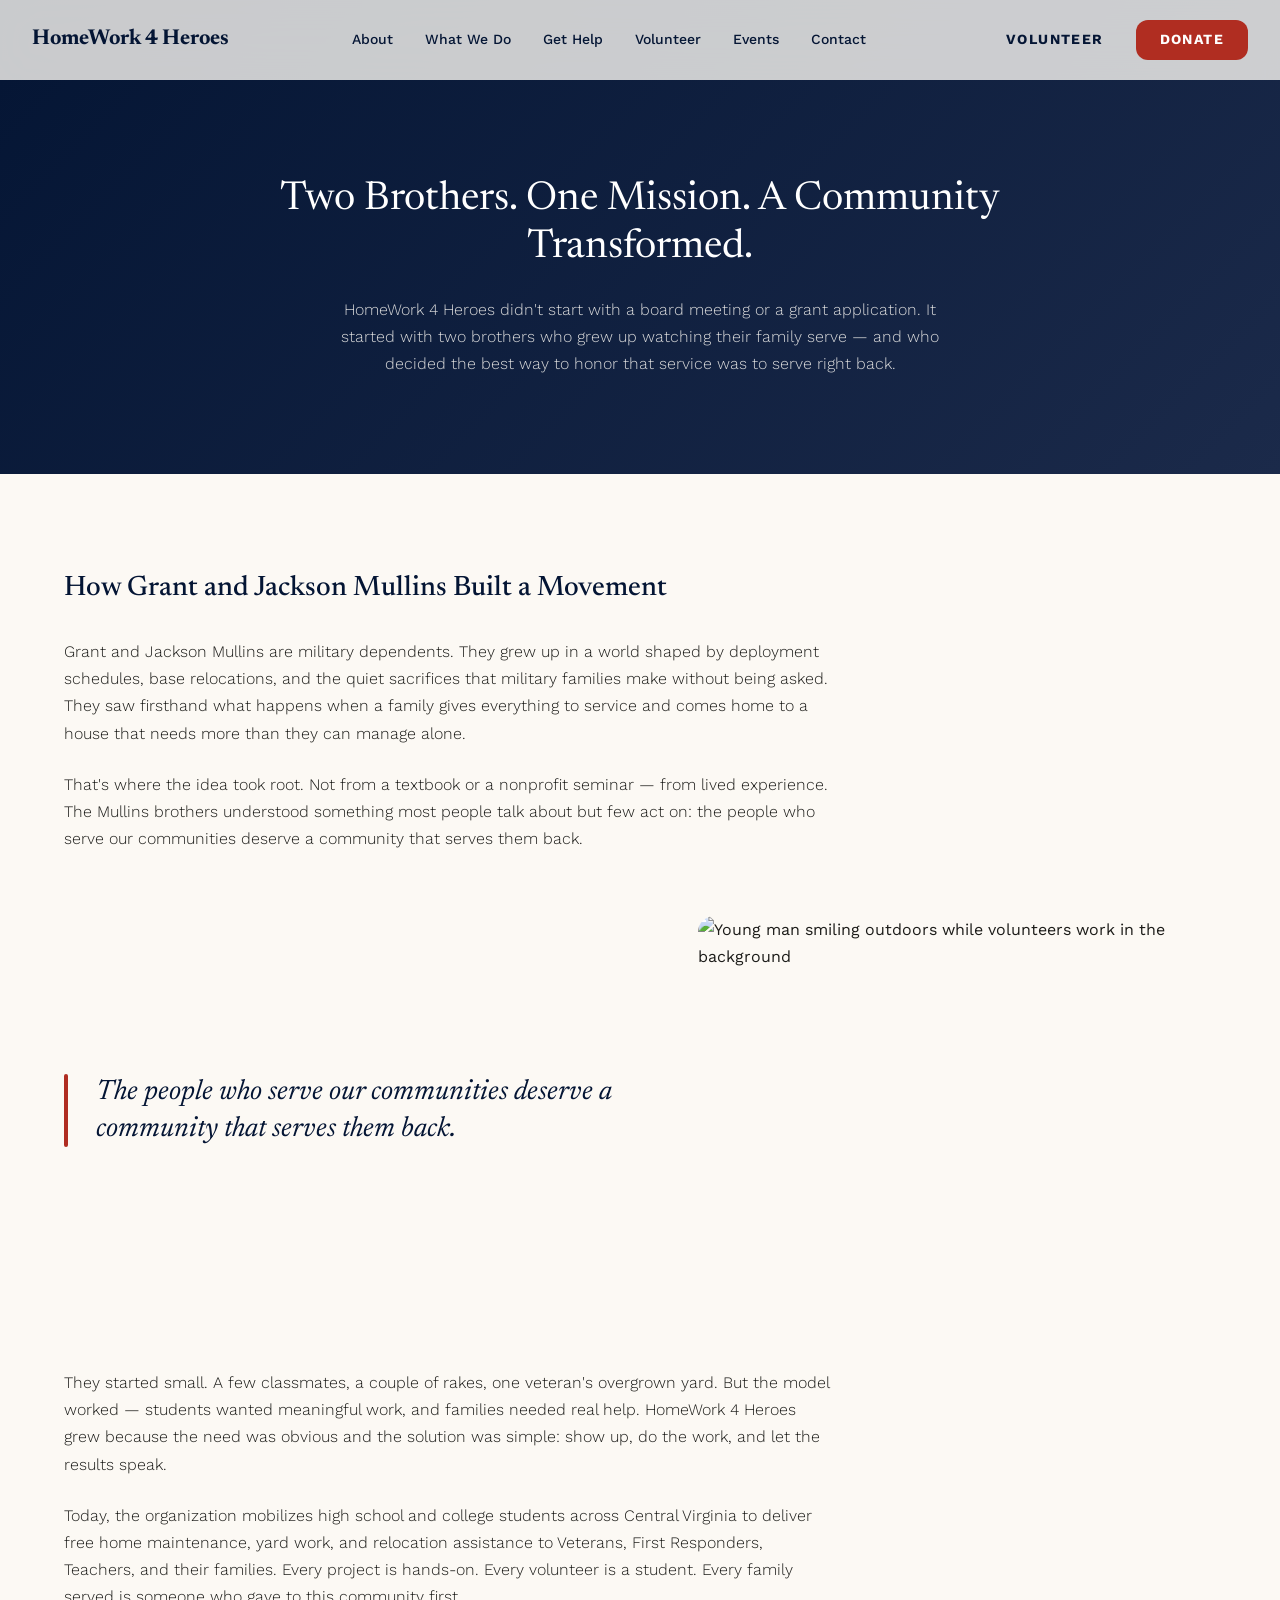
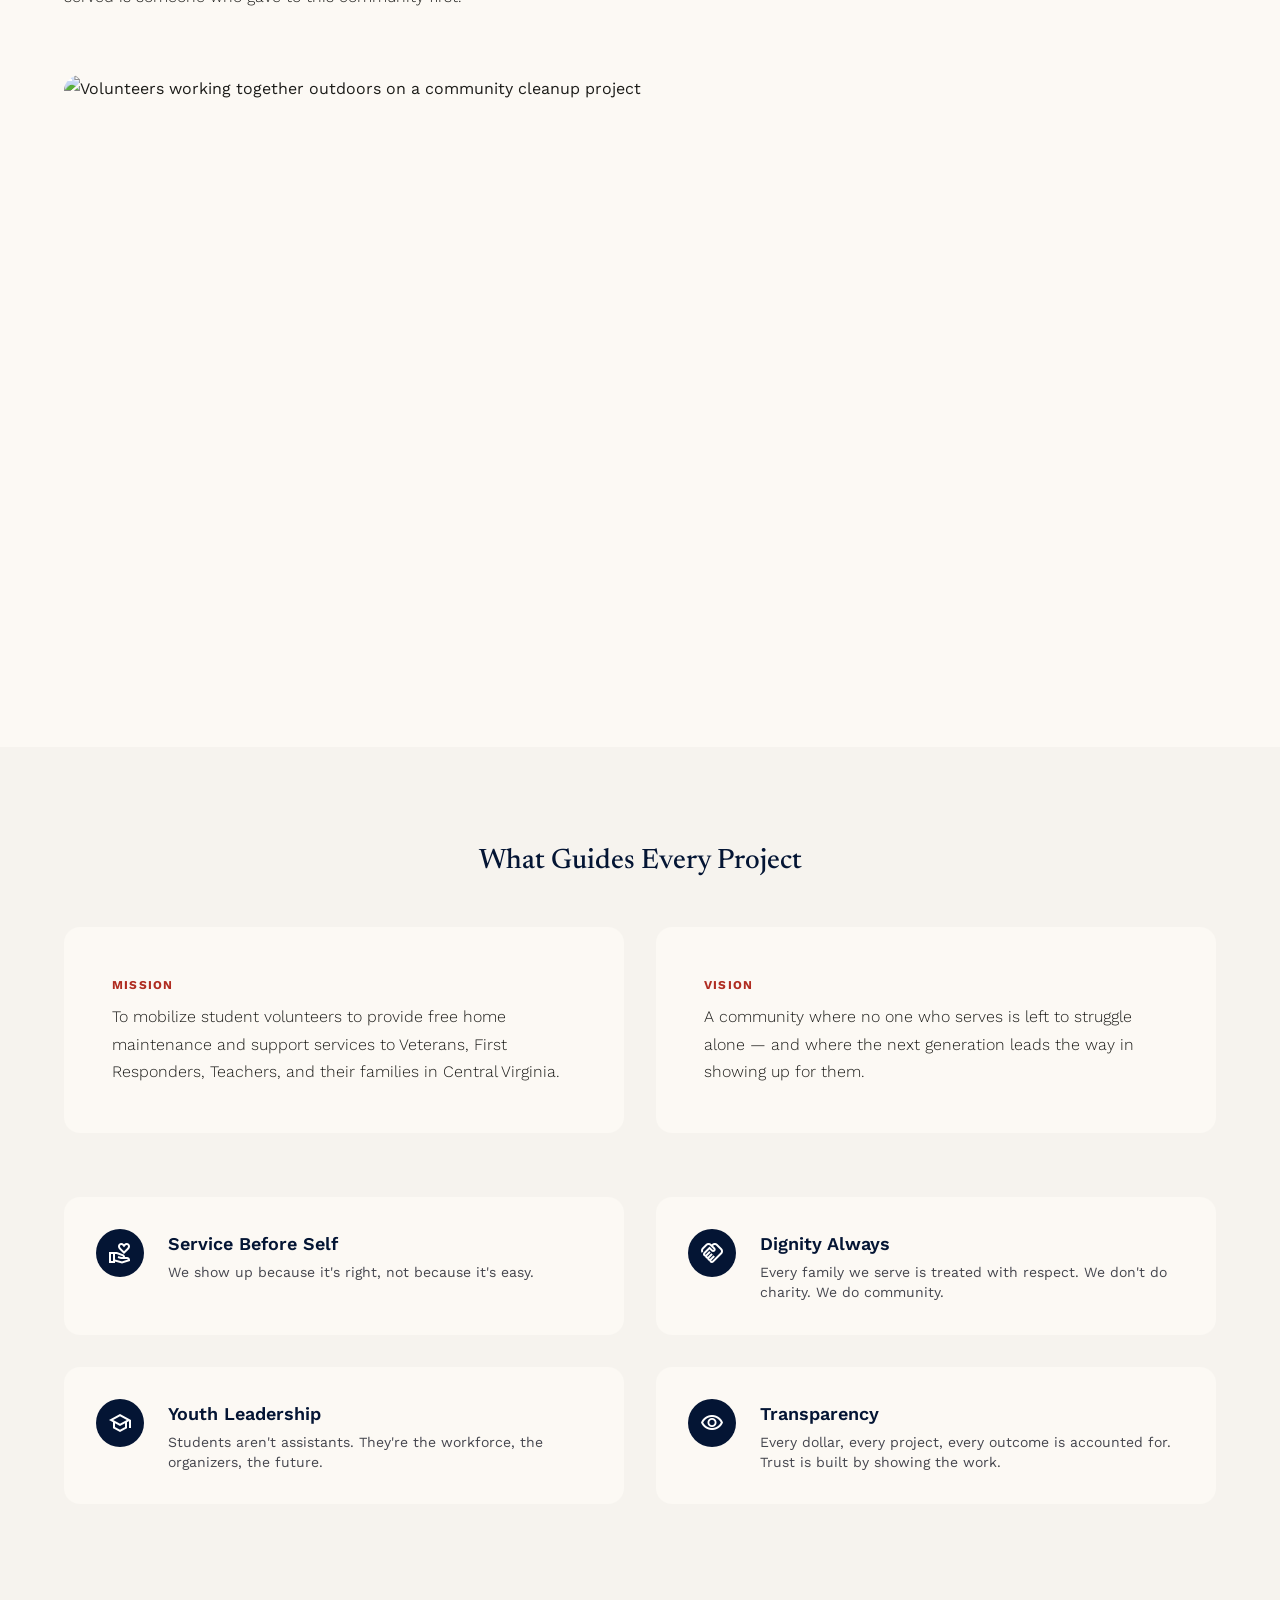
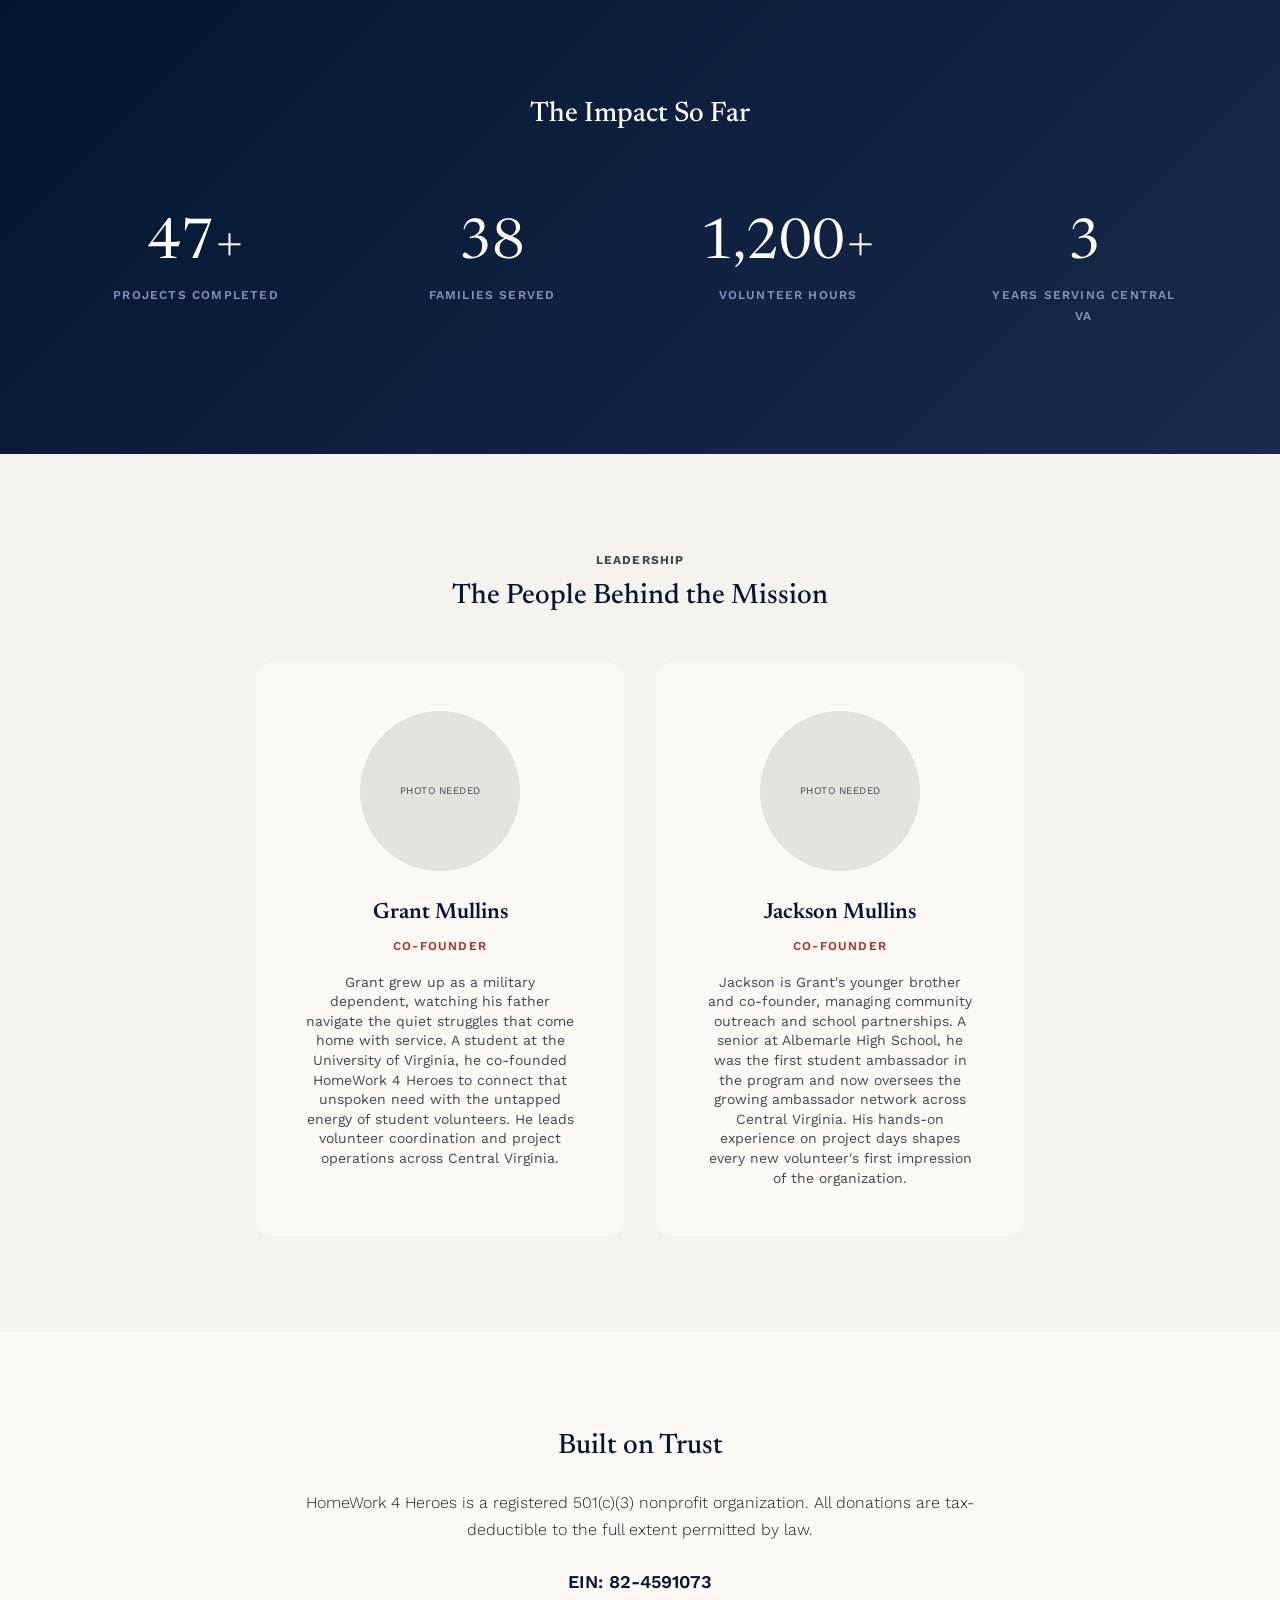
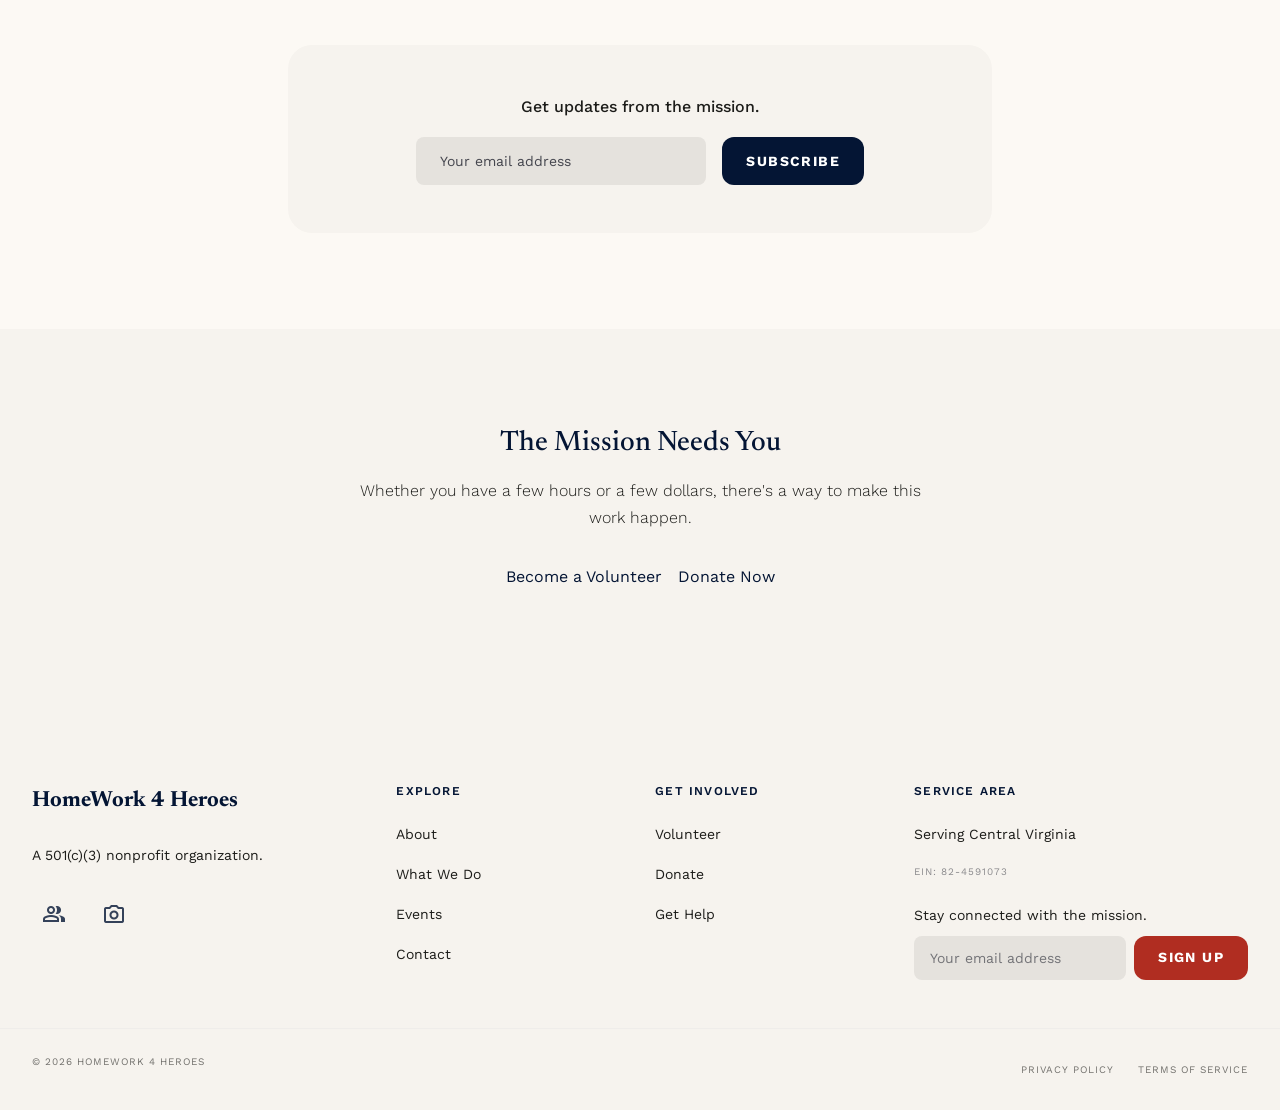
==== commit fe5076a7: "Replace all placeholder content with sample data; fix hero image - Hero image replaced (Amish barn →" ====
--- a/pages/about/about.html
+++ b/pages/about/about.html
@@ -173,19 +173,19 @@
         <h2 class="by-the-numbers__headline">The Impact So Far</h2>
         <div class="by-the-numbers__grid">
           <div class="by-the-numbers__stat">
-            <div class="by-the-numbers__number">[PLACEHOLDER]</div>
+            <div class="by-the-numbers__number">47+</div>
             <div class="by-the-numbers__label">Projects Completed</div>
           </div>
           <div class="by-the-numbers__stat">
-            <div class="by-the-numbers__number">[PLACEHOLDER]</div>
+            <div class="by-the-numbers__number">38</div>
             <div class="by-the-numbers__label">Families Served</div>
           </div>
           <div class="by-the-numbers__stat">
-            <div class="by-the-numbers__number">[PLACEHOLDER]</div>
+            <div class="by-the-numbers__number">1,200+</div>
             <div class="by-the-numbers__label">Volunteer Hours</div>
           </div>
           <div class="by-the-numbers__stat">
-            <div class="by-the-numbers__number">[PLACEHOLDER]</div>
+            <div class="by-the-numbers__number">3</div>
             <div class="by-the-numbers__label">Years Serving Central VA</div>
           </div>
         </div>
@@ -202,13 +202,13 @@
             <div class="leadership__photo-placeholder" aria-label="CLIENT TO PROVIDE: Leadership headshot — Grant Mullins, Co-Founder">Photo Needed</div>
             <div class="leadership__name">Grant Mullins</div>
             <div class="leadership__role">Co-Founder</div>
-            <p class="leadership__bio">[PLACEHOLDER — 2-3 sentence bio. Include school/university, role in organization, personal connection to the mission.]</p>
+            <p class="leadership__bio">Grant grew up as a military dependent, watching his father navigate the quiet struggles that come home with service. A student at the University of Virginia, he co-founded HomeWork 4 Heroes to connect that unspoken need with the untapped energy of student volunteers. He leads volunteer coordination and project operations across Central Virginia.</p>
           </div>
           <div class="leadership__card">
             <div class="leadership__photo-placeholder" aria-label="CLIENT TO PROVIDE: Leadership headshot — Jackson Mullins, Co-Founder">Photo Needed</div>
             <div class="leadership__name">Jackson Mullins</div>
             <div class="leadership__role">Co-Founder</div>
-            <p class="leadership__bio">[PLACEHOLDER — 2-3 sentence bio. Include school/university, role in organization, personal connection to the mission.]</p>
+            <p class="leadership__bio">Jackson is Grant's younger brother and co-founder, managing community outreach and school partnerships. A senior at Albemarle High School, he was the first student ambassador in the program and now oversees the growing ambassador network across Central Virginia. His hands-on experience on project days shapes every new volunteer's first impression of the organization.</p>
           </div>
         </div>
       </div>
@@ -219,7 +219,7 @@
       <div class="container">
         <h2 class="transparency__headline">Built on Trust</h2>
         <p class="transparency__text">HomeWork 4 Heroes is a registered 501(c)(3) nonprofit organization. All donations are tax-deductible to the full extent permitted by law.</p>
-        <p class="transparency__ein">EIN: [PLACEHOLDER]</p>
+        <p class="transparency__ein">EIN: 82-4591073</p>
 
         <div class="transparency__newsletter">
           <p class="transparency__newsletter-label">Get updates from the mission.</p>
@@ -279,7 +279,7 @@
       <div>
         <h3 class="site-footer__heading">Service Area</h3>
         <p class="site-footer__area-text">Serving Central Virginia</p>
-        <p class="site-footer__ein">EIN: [PLACEHOLDER]</p>
+        <p class="site-footer__ein">EIN: 82-4591073</p>
         <div class="footer-newsletter">
           <label class="footer-newsletter__label" for="footer-email-about">Stay connected with the mission.</label>
           <form class="footer-newsletter__form" name="newsletter-about" method="POST" data-netlify="true">
@@ -288,7 +288,7 @@
             <button type="submit" class="btn-primary footer-newsletter__btn">Sign Up</button>
           </form>
           <p class="footer-newsletter__msg footer-newsletter__msg--success">You're in. We'll keep you posted on upcoming projects, events, and ways to get involved.</p>
-          <p class="footer-newsletter__msg footer-newsletter__msg--error">Something went wrong — try again, or email us directly at [PLACEHOLDER — contact email].</p>
+          <p class="footer-newsletter__msg footer-newsletter__msg--error">Something went wrong — try again, or email us directly at info@homework4heroes.org.</p>
         </div>
       </div>
     </div>
